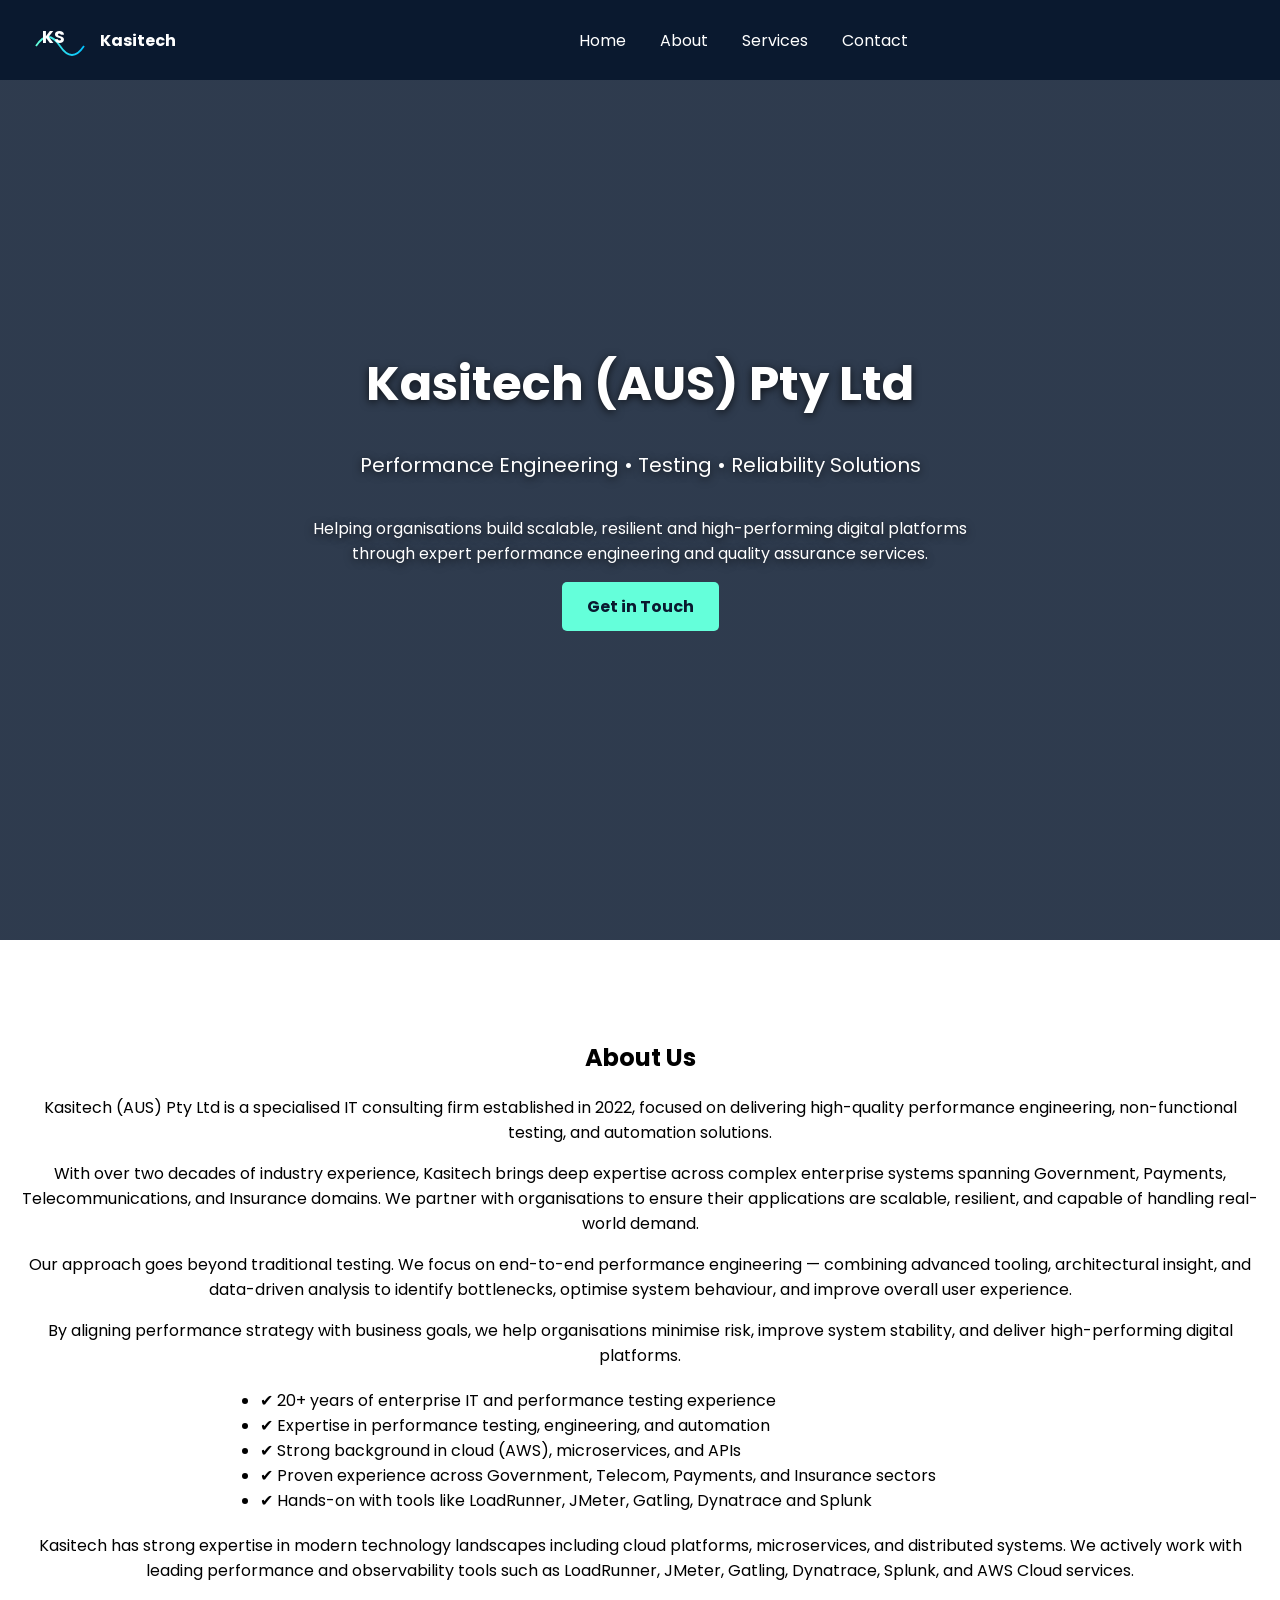
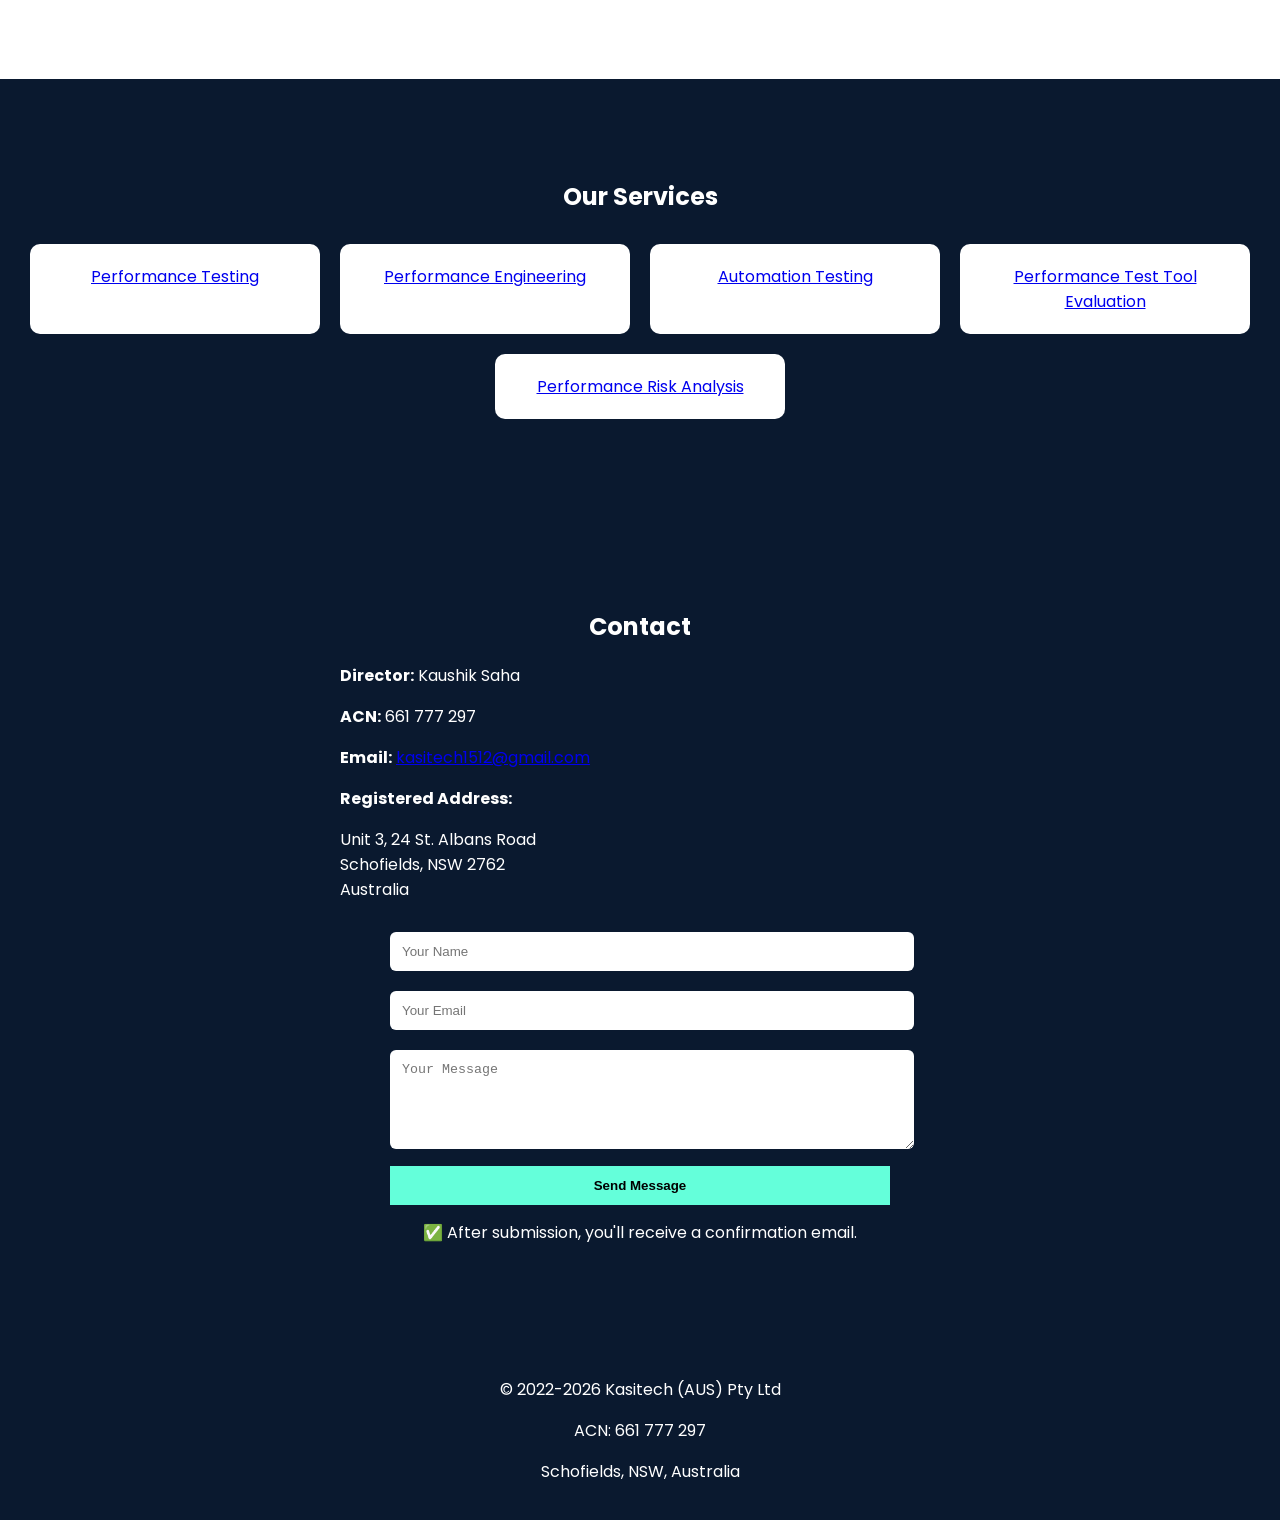
==== index.html @ 90d2d014 "Add files via upload" ====
<!DOCTYPE html>
<html lang="en">
<head>
<meta charset="UTF-8">
<meta name="viewport" content="width=device-width, initial-scale=1.0">
<title>Kasitech (AUS) Pty Ltd | Performance Engineering & Testing Services</title>

<meta name="description" content="Kasitech (AUS) Pty Ltd provides Performance Testing, Performance Engineering, Automation Testing, Performance Risk Analysis and Tool Evaluation services across Australia.">

<meta name="keywords" content="Performance Testing, Performance Engineering, Automation Testing, LoadRunner, JMeter, Dynatrace, Performance Consultant Australia">

<meta name="author" content="Kasitech (AUS) Pty Ltd">
<meta name="robots" content="index, follow">


<link href="https://fonts.googleapis.com/css2?family=Poppins:wght@300;400;600&display=swap" rel="stylesheet">
<link rel="icon" type="image/png" href="favicon.png">

<style>
body {
    margin: 0;
    font-family: 'Poppins', sans-serif;
}

/* NAVBAR */
nav {
    position: fixed;
    width: 100%;
    background: #0a192f;
    padding: 10px 30px;
    display: flex;
    align-items: center;
    z-index: 1000;
}

.logo {
    display: flex;
    align-items: center;
    color: white;
    font-weight: bold;
}

.nav-links {
    margin: auto;
}

nav a {
    color: white;
    margin: 0 15px;
    text-decoration: none;
}

nav a:hover {
    color: #64ffda;
}

/* HERO */
.hero {
    height: 100vh;
    background: 
        linear-gradient(rgba(10,25,47,0.85), rgba(10,25,47,0.85)),
        url('https://images.unsplash.com/photo-1504384308090-c894fdcc538d');

    background-size: cover;
    background-position: center;
    background-repeat: no-repeat;

    color: white;
    display: flex;
    flex-direction: column;
    justify-content: center;
    align-items: center;
    text-align: center;

    padding: 20px;
}

.hero h1, .hero p {
    text-shadow: 0 2px 8px rgba(0,0,0,0.7);
}


/* SECTIONS */
section {
    padding: 80px 20px;
    text-align: center;
}

/* CARDS */
.grid {
    display: flex;
    flex-wrap: wrap;
    justify-content: center;
}

.card {
    background: white;
    padding: 20px;
    margin: 10px;
    width: 250px;
    border-radius: 10px;
    cursor: pointer;
    transition: 0.3s;
}

.card:hover {
    transform: scale(1.05);
}

.dark {
    background: #0a192f;
    color: white;
}

/* CONTACT FORM */
form {
    max-width: 500px;
    margin: 20px auto 0;
}

input, textarea {
    width: 100%;
    padding: 12px;
    margin: 10px 0;
    border-radius: 6px;
    border: none;
}

button {
    background: #64ffda;
    border: none;
    padding: 12px;
    width: 100%;
    font-weight: bold;
    cursor: pointer;
}

button:hover {
    background: #52e0c4;
}
</style>
</head>

<body>

<!-- NAV -->
<nav>

<div class="logo">
<svg width="60" height="60" viewBox="0 0 100 100">
<defs>
<linearGradient id="grad1" x1="0%" y1="0%" x2="100%">
<stop offset="0%" stop-color="#64ffda"/>
<stop offset="100%" stop-color="#00c2ff"/>
</linearGradient>
</defs>

<path d="M10 60 Q30 30, 50 60 T90 60"
stroke="url(#grad1)"
stroke-width="3"
fill="none"/>

<text x="20" y="55" font-size="28" fill="white" font-weight="bold">KS</text>
</svg>

<span style="margin-left:10px;">Kasitech</span>
</div>

<div class="nav-links">
<a href="#home">Home</a>
<a href="#about">About</a>
<a href="#services">Services</a>
<a href="#contact">Contact</a>
</div>

</nav>

<!-- HERO -->
<section class="hero" id="home">
<h1 style="font-size:48px; margin-bottom:10px;">
  Kasitech (AUS) Pty Ltd
</h1>

<p style="font-size:20px; margin-bottom:20px;">
  Performance Engineering • Testing • Reliability Solutions
</p>

<p style="max-width:700px;">
Helping organisations build scalable, resilient and high-performing digital platforms through expert performance engineering and quality assurance services.
</p>

<a href="#contact" style="
  background:#64ffda;
  color:#0a192f;
  padding:12px 25px;
  text-decoration:none;
  font-weight:bold;
  border-radius:5px;
">
  Get in Touch
</a>
</section>

<!-- ABOUT -->
<section id="about">
<div class="container">

<h2>About Us</h2>

<p>
Kasitech (AUS) Pty Ltd is a specialised IT consulting firm established in 2022, focused on delivering 
high-quality performance engineering, non-functional testing, and automation solutions.
</p>

<p>
With over two decades of industry experience, Kasitech brings deep expertise across complex enterprise 
systems spanning Government, Payments, Telecommunications, and Insurance domains. 
We partner with organisations to ensure their applications are scalable, resilient, and capable of 
handling real-world demand.
</p>

<p>
Our approach goes beyond traditional testing. We focus on end-to-end performance engineering — combining 
advanced tooling, architectural insight, and data-driven analysis to identify bottlenecks, optimise system 
behaviour, and improve overall user experience.
</p>

<p>
By aligning performance strategy with business goals, we help organisations minimise risk, improve system 
stability, and deliver high-performing digital platforms.
</p>

<ul style="max-width:800px; margin:20px auto; text-align:left;">
<li>✔ 20+ years of enterprise IT and performance testing experience</li>
<li>✔ Expertise in performance testing, engineering, and automation</li>
<li>✔ Strong background in cloud (AWS), microservices, and APIs</li>
<li>✔ Proven experience across Government, Telecom, Payments, and Insurance sectors</li>
<li>✔ Hands-on with tools like LoadRunner, JMeter, Gatling, Dynatrace and Splunk</li>
</ul>

<p>
Kasitech has strong expertise in modern technology landscapes including cloud platforms, microservices, 
and distributed systems. We actively work with leading performance and observability tools such as 
LoadRunner, JMeter, Gatling, Dynatrace, Splunk, and AWS Cloud services.
</p>

</div>
</section>

<!-- SERVICES -->
<section id="services" class="dark">
<h2>Our Services</h2>

<div class="grid">
<a href="performance-testing.html" class="card">Performance Testing</a>
<a href="performance-engineering.html" class="card">Performance Engineering</a>
<a href="automation-testing.html" class="card">Automation Testing</a>
<a href="tool-evaluation.html" class="card">Performance Test Tool Evaluation</a>
<a href="risk-analysis.html" class="card">Performance Risk Analysis</a>
</div>
</section>

<!-- ✅ FINAL CONTACT SECTION (FORM + REAL EMAIL) -->
<section id="contact" class="dark">
<h2>Contact</h2>

<div style="max-width:600px; margin:auto; text-align:left;">
  <p><strong>Director:</strong> Kaushik Saha</p>
  <p><strong>ACN:</strong> 661 777 297</p>
  <p>
    <strong>Email:</strong>
    <a href="mailto:kasitech1512@gmail.com">
        kasitech1512@gmail.com
    </a>
</p>

  <p><strong>Registered Address:</strong></p>
  <p>
    Unit 3, 24 St. Albans Road<br>
    Schofields, NSW 2762<br>
    Australia
  </p>
</div>

<form action="https://formspree.io/f/mqenweey" method="POST">

<input type="text" name="name" placeholder="Your Name" required>

<input type="email" name="email" placeholder="Your Email" required>

<textarea name="message" rows="5" placeholder="Your Message" required></textarea>

<button type="submit">Send Message</button>

</form>

<p style="margin-top:15px;">
✅ After submission, you'll receive a confirmation email.
</p>

</section>

<footer style="background:#0a192f; color:white; text-align:center; padding:20px;">
  <p>© 2022-2026 Kasitech (AUS) Pty Ltd</p>
  <p>ACN: 661 777 297</p>
  <p>Schofields, NSW, Australia</p>
</footer>

</body>
</html>
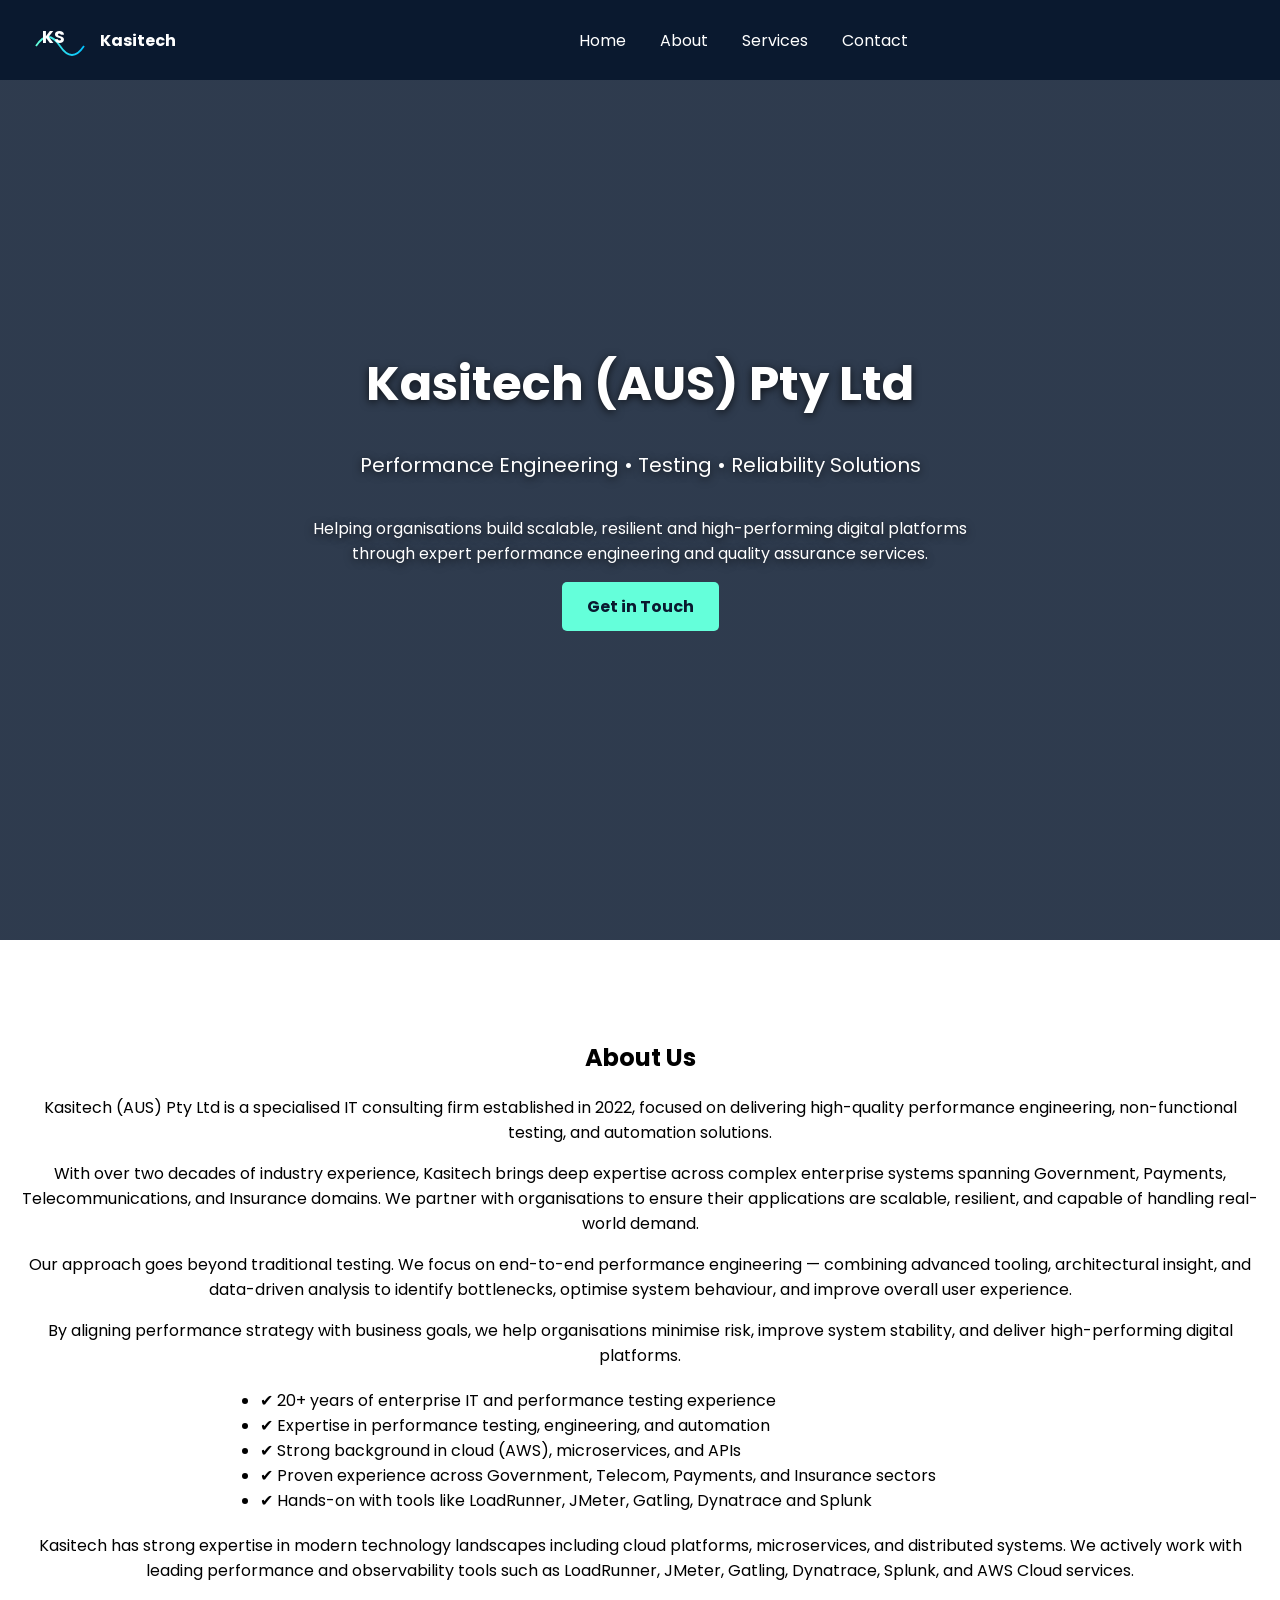
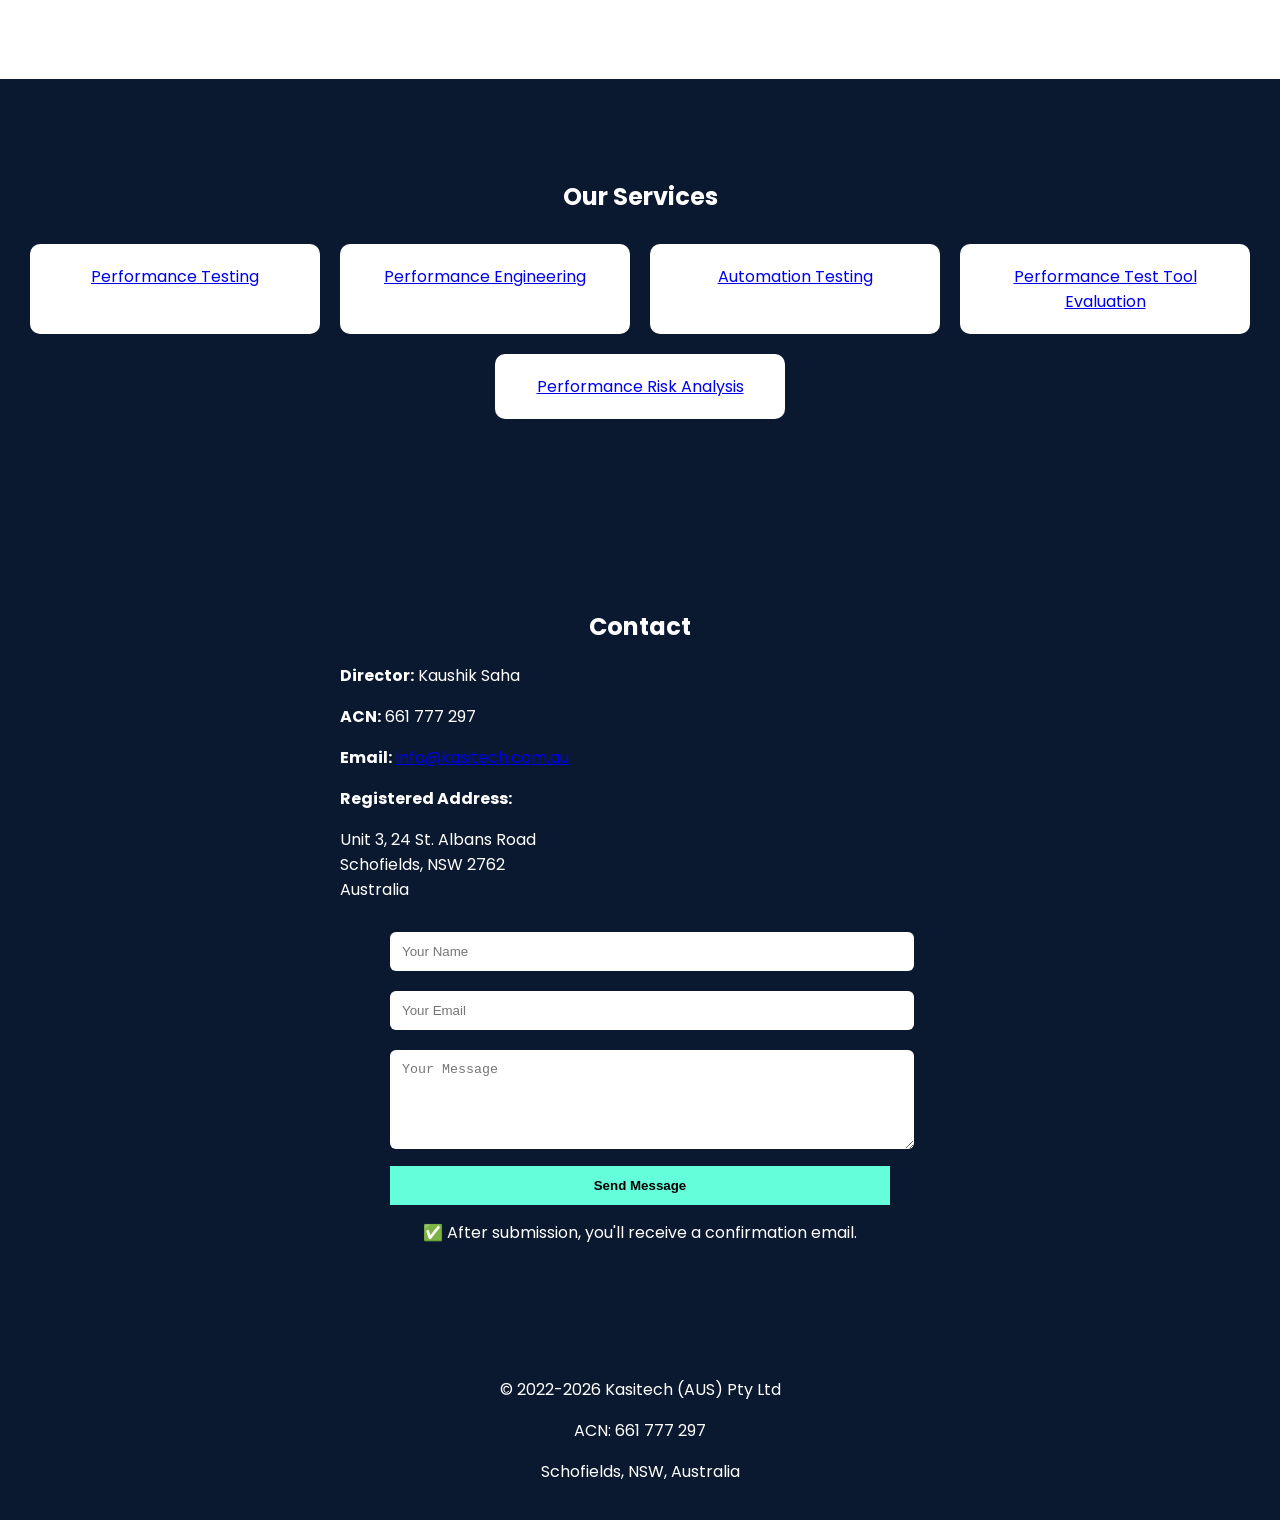
==== commit 38ffef06: "Fix HTML encoding issues in index.html" ====
--- a/index.html
+++ b/index.html
@@ -11,7 +11,7 @@
 
 <meta name="author" content="Kasitech (AUS) Pty Ltd">
 <meta name="robots" content="index, follow">
-
+<meta name="google-site-verification" content="IrSz3HTUdQRDpFmCuZ21GYhuRP7QJWWPXcgX1NCG7lA" />
 
 <link href="https://fonts.googleapis.com/css2?family=Poppins:wght@300;400;600&display=swap" rel="stylesheet">
 <link rel="icon" type="image/png" href="favicon.png">
@@ -269,8 +269,8 @@
   <p><strong>ACN:</strong> 661 777 297</p>
   <p>
     <strong>Email:</strong>
-    <a href="mailto:kasitech1512@gmail.com">
-        kasitech1512@gmail.com
+    <a href="mailto:info@kasitech.com.au">
+        info@kasitech.com.au
     </a>
 </p>
 
@@ -307,4 +307,4 @@
 </footer>
 
 </body>
-</html>+</html>
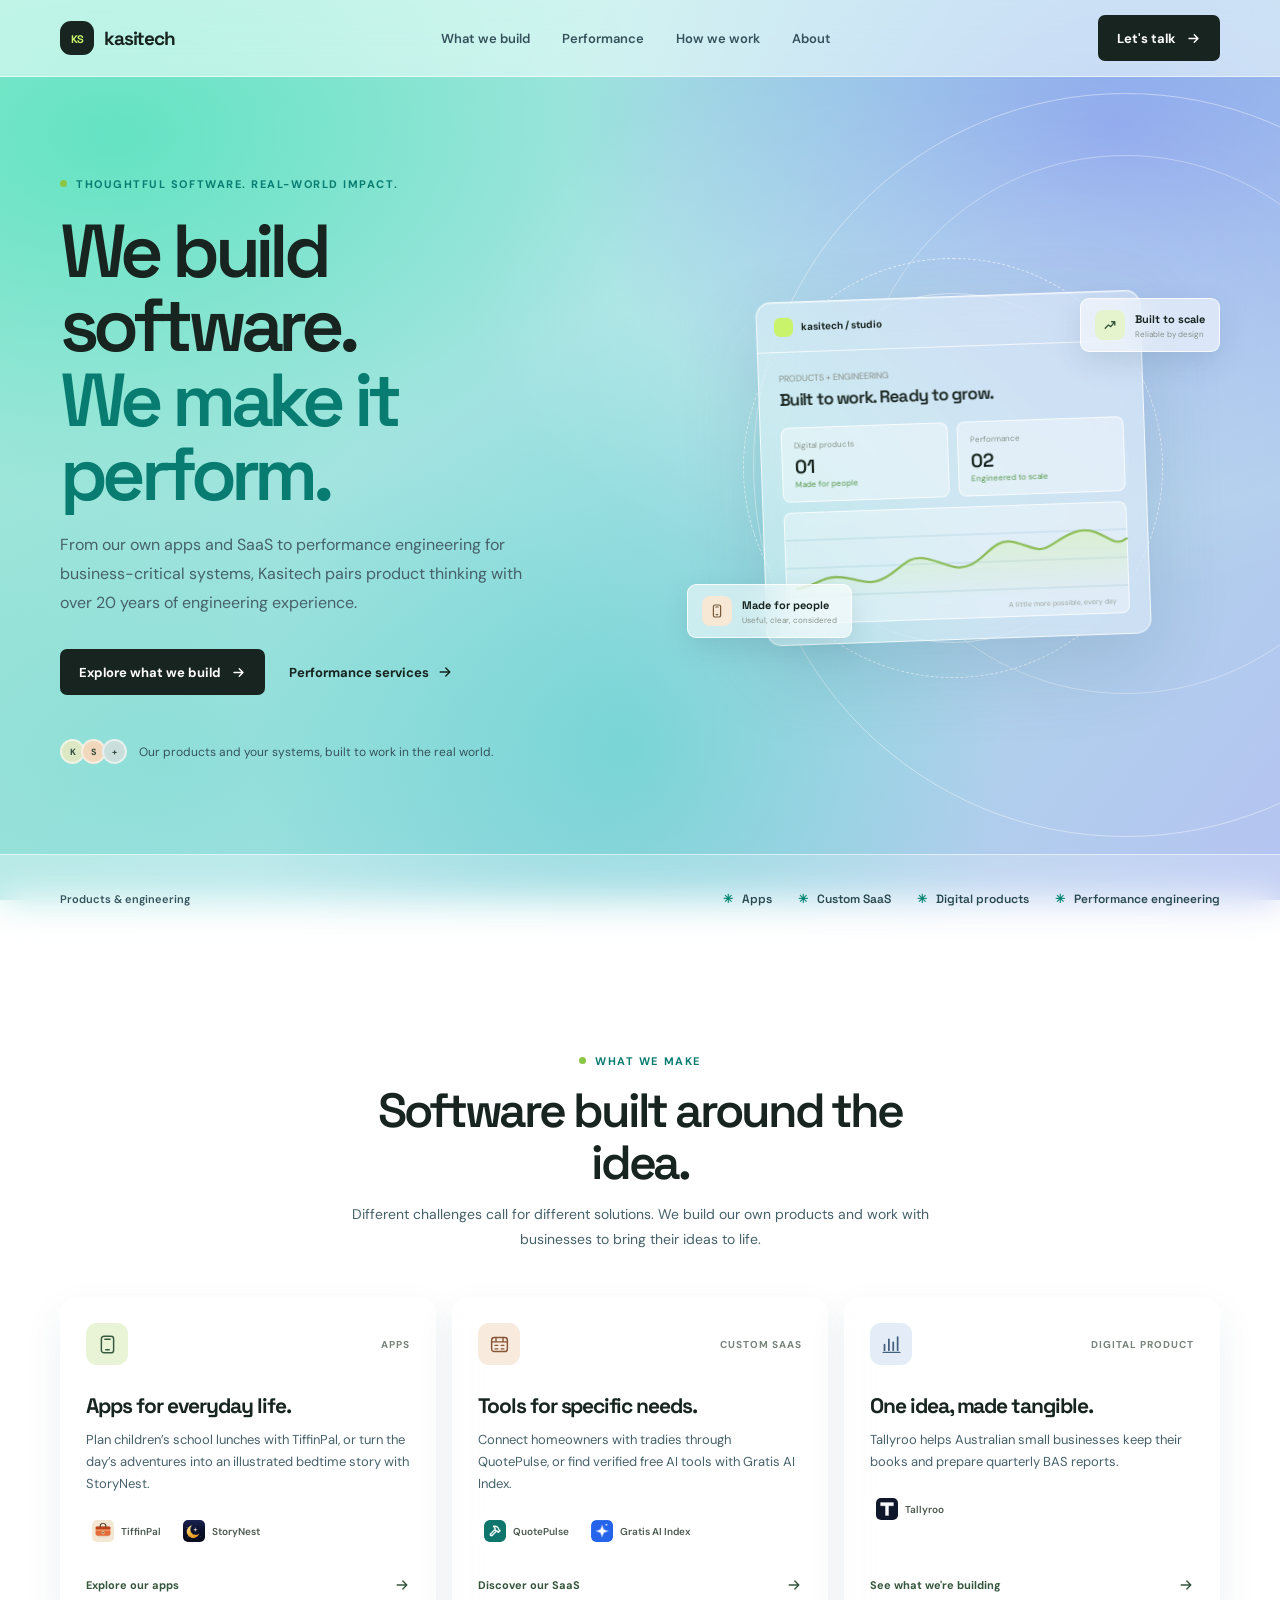
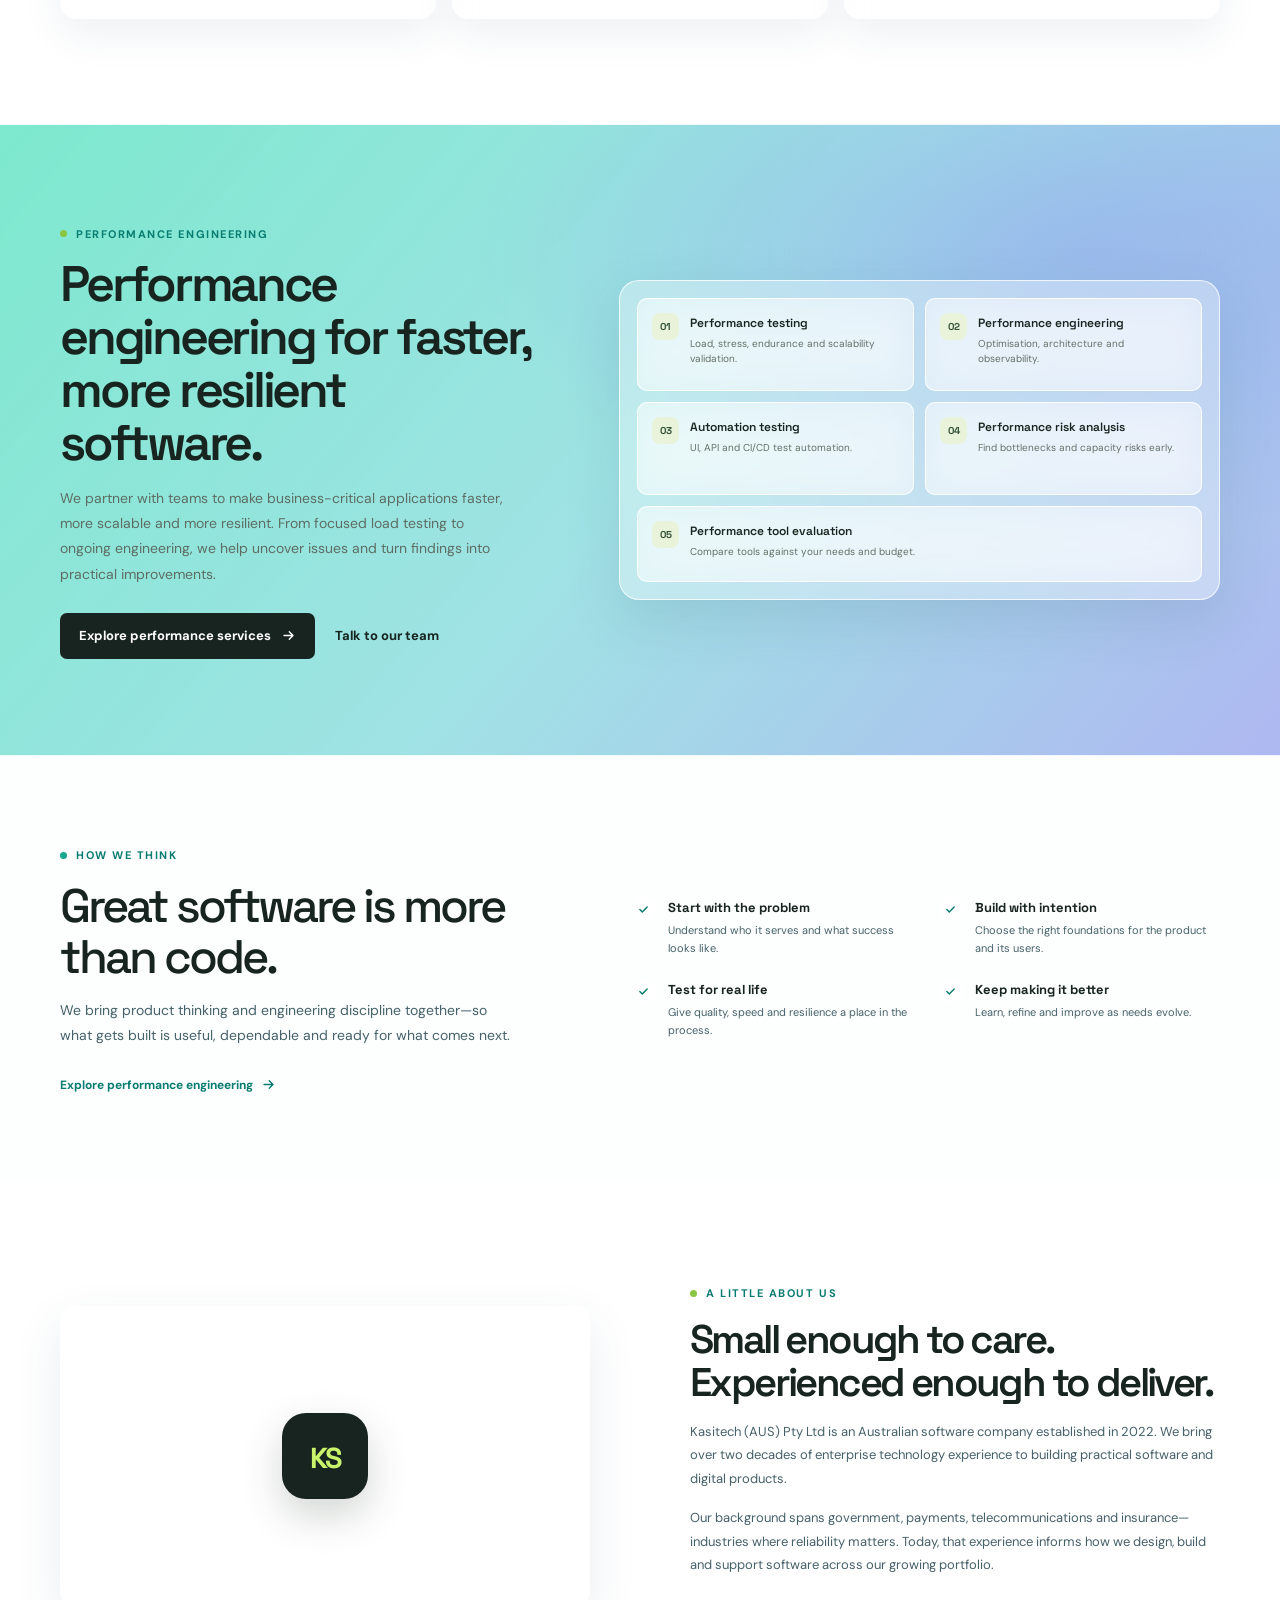
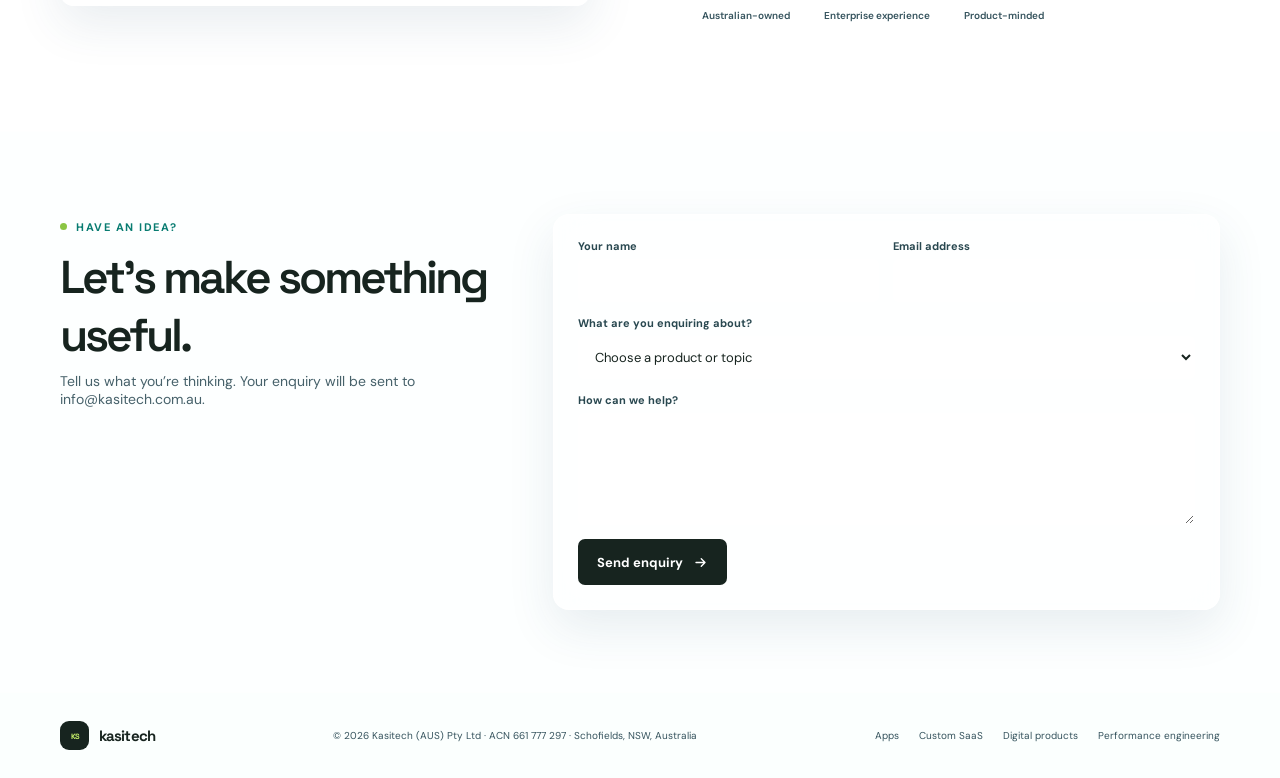
==== commit 49cd6cae: "Redesign Kasitech website Co-authored-by: Copilot <223556219+Copilot@users.noreply.github.com>" ====
--- a/index.html
+++ b/index.html
@@ -1,310 +1,915 @@
-<!DOCTYPE html>
-<html lang="en">
-<head>
-<meta charset="UTF-8">
-<meta name="viewport" content="width=device-width, initial-scale=1.0">
-<title>Kasitech (AUS) Pty Ltd | Performance Engineering & Testing Services</title>
-
-<meta name="description" content="Kasitech (AUS) Pty Ltd provides Performance Testing, Performance Engineering, Automation Testing, Performance Risk Analysis and Tool Evaluation services across Australia.">
-
-<meta name="keywords" content="Performance Testing, Performance Engineering, Automation Testing, LoadRunner, JMeter, Dynatrace, Performance Consultant Australia">
-
-<meta name="author" content="Kasitech (AUS) Pty Ltd">
-<meta name="robots" content="index, follow">
-<meta name="google-site-verification" content="IrSz3HTUdQRDpFmCuZ21GYhuRP7QJWWPXcgX1NCG7lA" />
-
-<link href="https://fonts.googleapis.com/css2?family=Poppins:wght@300;400;600&display=swap" rel="stylesheet">
-<link rel="icon" type="image/png" href="favicon.png">
-
-<style>
-body {
-    margin: 0;
-    font-family: 'Poppins', sans-serif;
-}
-
-/* NAVBAR */
-nav {
-    position: fixed;
-    width: 100%;
-    background: #0a192f;
-    padding: 10px 30px;
-    display: flex;
-    align-items: center;
-    z-index: 1000;
-}
-
-.logo {
-    display: flex;
-    align-items: center;
-    color: white;
-    font-weight: bold;
-}
-
-.nav-links {
-    margin: auto;
-}
-
-nav a {
-    color: white;
-    margin: 0 15px;
-    text-decoration: none;
-}
-
-nav a:hover {
-    color: #64ffda;
-}
-
-/* HERO */
-.hero {
-    height: 100vh;
-    background: 
-        linear-gradient(rgba(10,25,47,0.85), rgba(10,25,47,0.85)),
-        url('https://images.unsplash.com/photo-1504384308090-c894fdcc538d');
-
-    background-size: cover;
-    background-position: center;
-    background-repeat: no-repeat;
-
-    color: white;
-    display: flex;
-    flex-direction: column;
-    justify-content: center;
-    align-items: center;
-    text-align: center;
-
-    padding: 20px;
-}
-
-.hero h1, .hero p {
-    text-shadow: 0 2px 8px rgba(0,0,0,0.7);
-}
-
-
-/* SECTIONS */
-section {
-    padding: 80px 20px;
-    text-align: center;
-}
-
-/* CARDS */
-.grid {
-    display: flex;
-    flex-wrap: wrap;
-    justify-content: center;
-}
-
-.card {
-    background: white;
-    padding: 20px;
-    margin: 10px;
-    width: 250px;
-    border-radius: 10px;
-    cursor: pointer;
-    transition: 0.3s;
-}
-
-.card:hover {
-    transform: scale(1.05);
-}
-
-.dark {
-    background: #0a192f;
-    color: white;
-}
-
-/* CONTACT FORM */
-form {
-    max-width: 500px;
-    margin: 20px auto 0;
-}
-
-input, textarea {
-    width: 100%;
-    padding: 12px;
-    margin: 10px 0;
-    border-radius: 6px;
-    border: none;
-}
-
-button {
-    background: #64ffda;
-    border: none;
-    padding: 12px;
-    width: 100%;
-    font-weight: bold;
-    cursor: pointer;
-}
-
-button:hover {
-    background: #52e0c4;
-}
-</style>
-</head>
-
-<body>
-
-<!-- NAV -->
-<nav>
-
-<div class="logo">
-<svg width="60" height="60" viewBox="0 0 100 100">
-<defs>
-<linearGradient id="grad1" x1="0%" y1="0%" x2="100%">
-<stop offset="0%" stop-color="#64ffda"/>
-<stop offset="100%" stop-color="#00c2ff"/>
-</linearGradient>
-</defs>
-
-<path d="M10 60 Q30 30, 50 60 T90 60"
-stroke="url(#grad1)"
-stroke-width="3"
-fill="none"/>
-
-<text x="20" y="55" font-size="28" fill="white" font-weight="bold">KS</text>
-</svg>
-
-<span style="margin-left:10px;">Kasitech</span>
-</div>
-
-<div class="nav-links">
-<a href="#home">Home</a>
-<a href="#about">About</a>
-<a href="#services">Services</a>
-<a href="#contact">Contact</a>
-</div>
-
-</nav>
-
-<!-- HERO -->
-<section class="hero" id="home">
-<h1 style="font-size:48px; margin-bottom:10px;">
-  Kasitech (AUS) Pty Ltd
-</h1>
-
-<p style="font-size:20px; margin-bottom:20px;">
-  Performance Engineering • Testing • Reliability Solutions
-</p>
-
-<p style="max-width:700px;">
-Helping organisations build scalable, resilient and high-performing digital platforms through expert performance engineering and quality assurance services.
-</p>
-
-<a href="#contact" style="
-  background:#64ffda;
-  color:#0a192f;
-  padding:12px 25px;
-  text-decoration:none;
-  font-weight:bold;
-  border-radius:5px;
-">
-  Get in Touch
-</a>
-</section>
-
-<!-- ABOUT -->
-<section id="about">
-<div class="container">
-
-<h2>About Us</h2>
-
-<p>
-Kasitech (AUS) Pty Ltd is a specialised IT consulting firm established in 2022, focused on delivering 
-high-quality performance engineering, non-functional testing, and automation solutions.
-</p>
-
-<p>
-With over two decades of industry experience, Kasitech brings deep expertise across complex enterprise 
-systems spanning Government, Payments, Telecommunications, and Insurance domains. 
-We partner with organisations to ensure their applications are scalable, resilient, and capable of 
-handling real-world demand.
-</p>
-
-<p>
-Our approach goes beyond traditional testing. We focus on end-to-end performance engineering — combining 
-advanced tooling, architectural insight, and data-driven analysis to identify bottlenecks, optimise system 
-behaviour, and improve overall user experience.
-</p>
-
-<p>
-By aligning performance strategy with business goals, we help organisations minimise risk, improve system 
-stability, and deliver high-performing digital platforms.
-</p>
-
-<ul style="max-width:800px; margin:20px auto; text-align:left;">
-<li>✔ 20+ years of enterprise IT and performance testing experience</li>
-<li>✔ Expertise in performance testing, engineering, and automation</li>
-<li>✔ Strong background in cloud (AWS), microservices, and APIs</li>
-<li>✔ Proven experience across Government, Telecom, Payments, and Insurance sectors</li>
-<li>✔ Hands-on with tools like LoadRunner, JMeter, Gatling, Dynatrace and Splunk</li>
-</ul>
-
-<p>
-Kasitech has strong expertise in modern technology landscapes including cloud platforms, microservices, 
-and distributed systems. We actively work with leading performance and observability tools such as 
-LoadRunner, JMeter, Gatling, Dynatrace, Splunk, and AWS Cloud services.
-</p>
-
-</div>
-</section>
-
-<!-- SERVICES -->
-<section id="services" class="dark">
-<h2>Our Services</h2>
-
-<div class="grid">
-<a href="performance-testing.html" class="card">Performance Testing</a>
-<a href="performance-engineering.html" class="card">Performance Engineering</a>
-<a href="automation-testing.html" class="card">Automation Testing</a>
-<a href="tool-evaluation.html" class="card">Performance Test Tool Evaluation</a>
-<a href="risk-analysis.html" class="card">Performance Risk Analysis</a>
-</div>
-</section>
-
-<!-- ✅ FINAL CONTACT SECTION (FORM + REAL EMAIL) -->
-<section id="contact" class="dark">
-<h2>Contact</h2>
-
-<div style="max-width:600px; margin:auto; text-align:left;">
-  <p><strong>Director:</strong> Kaushik Saha</p>
-  <p><strong>ACN:</strong> 661 777 297</p>
-  <p>
-    <strong>Email:</strong>
-    <a href="mailto:info@kasitech.com.au">
-        info@kasitech.com.au
-    </a>
-</p>
-
-  <p><strong>Registered Address:</strong></p>
-  <p>
-    Unit 3, 24 St. Albans Road<br>
-    Schofields, NSW 2762<br>
-    Australia
-  </p>
-</div>
-
-<form action="https://formspree.io/f/mqenweey" method="POST">
-
-<input type="text" name="name" placeholder="Your Name" required>
-
-<input type="email" name="email" placeholder="Your Email" required>
-
-<textarea name="message" rows="5" placeholder="Your Message" required></textarea>
-
-<button type="submit">Send Message</button>
-
-</form>
-
-<p style="margin-top:15px;">
-✅ After submission, you'll receive a confirmation email.
-</p>
-
-</section>
-
-<footer style="background:#0a192f; color:white; text-align:center; padding:20px;">
-  <p>© 2022-2026 Kasitech (AUS) Pty Ltd</p>
-  <p>ACN: 661 777 297</p>
-  <p>Schofields, NSW, Australia</p>
-</footer>
-
-</body>
-</html>
+<!DOCTYPE html>
+<html lang="en">
+<head>
+<meta charset="UTF-8">
+<meta name="viewport" content="width=device-width, initial-scale=1.0">
+<title>Kasitech | Software for ideas that move things forward</title>
+<meta name="description" content="Kasitech is an Australian software company building apps, custom SaaS, digital products and reliable software for businesses.">
+<meta name="keywords" content="software company Australia, app development, SaaS development, digital products, performance engineering">
+<meta name="author" content="Kasitech (AUS) Pty Ltd">
+<meta name="robots" content="index, follow">
+<meta name="google-site-verification" content="IrSz3HTUdQRDpFmCuZ21GYhuRP7QJWWPXcgX1NCG7lA">
+<meta name="theme-color" content="#9be8d4">
+<link rel="icon" type="image/png" href="favicon.png">
+<link rel="preconnect" href="https://fonts.googleapis.com">
+<link rel="preconnect" href="https://fonts.gstatic.com" crossorigin>
+<link href="https://fonts.googleapis.com/css2?family=DM+Sans:wght@400;500;600;700&family=Space+Grotesk:wght@400;500;600;700&display=swap" rel="stylesheet">
+<style>
+:root {
+    --ink: #17241f;
+    --muted: #46616a;
+    --paper: #9be8d4;
+    --white: #fff;
+    --green: #c9f36a;
+    --green-dark: #087c71;
+    --line: rgba(255, 255, 255, .66);
+    --display: "Space Grotesk", sans-serif;
+    --body: "DM Sans", sans-serif;
+}
+
+* { box-sizing: border-box; }
+html { scroll-behavior: smooth; scroll-padding-top: 90px; }
+body {
+    margin: 0;
+    color: var(--ink);
+    background:
+        radial-gradient(ellipse at 9% 15%, rgba(84, 226, 189, .78), transparent 34%),
+        radial-gradient(ellipse at 87% 14%, rgba(126, 145, 238, .72), transparent 35%),
+        radial-gradient(ellipse at 49% 83%, rgba(94, 210, 204, .62), transparent 41%),
+        linear-gradient(128deg, #9be8d4 0%, #a9e3e5 47%, #b5c3f1 100%);
+    background-attachment: fixed;
+    font-family: var(--body);
+    -webkit-font-smoothing: antialiased;
+}
+a { color: inherit; }
+.shell { width: min(1160px, calc(100% - 48px)); margin: 0 auto; }
+.eyebrow {
+    display: inline-flex;
+    align-items: center;
+    gap: 9px;
+    color: var(--green-dark);
+    font-size: 11px;
+    font-weight: 700;
+    letter-spacing: .14em;
+    text-transform: uppercase;
+}
+.eyebrow::before {
+    width: 7px;
+    height: 7px;
+    border-radius: 50%;
+    background: #8bc544;
+    content: "";
+}
+
+header {
+    position: sticky;
+    top: 0;
+    z-index: 20;
+    border-bottom: 1px solid rgba(255, 255, 255, .58);
+    background: rgba(245, 255, 253, .57);
+    backdrop-filter: blur(20px);
+    -webkit-backdrop-filter: blur(20px);
+}
+.nav {
+    min-height: 76px;
+    display: flex;
+    align-items: center;
+    justify-content: space-between;
+    gap: 28px;
+}
+.brand {
+    display: inline-flex;
+    align-items: center;
+    gap: 10px;
+    color: var(--ink);
+    font-family: var(--display);
+    font-size: 19px;
+    font-weight: 700;
+    letter-spacing: -.06em;
+    text-decoration: none;
+}
+.brand-mark {
+    display: grid;
+    width: 34px;
+    height: 34px;
+    place-items: center;
+    border-radius: 11px;
+    color: var(--green);
+    background: var(--ink);
+}
+.brand-mark svg { width: 26px; height: 26px; }
+.nav-links { display: flex; align-items: center; gap: 32px; }
+.nav-links a {
+    color: #35525c;
+    font-size: 13px;
+    font-weight: 600;
+    text-decoration: none;
+    transition: color .2s ease;
+}
+.nav-links a:hover { color: var(--ink); }
+.nav-links a:focus-visible, .proof-items a:focus-visible, .performance-capability:focus-visible {
+    outline: 2px solid #6f964c;
+    outline-offset: 4px;
+}
+.nav-cta, .button {
+    display: inline-flex;
+    min-height: 46px;
+    align-items: center;
+    justify-content: center;
+    gap: 10px;
+    padding: 0 19px;
+    border: 0;
+    border-radius: 7px;
+    color: var(--white);
+    background: var(--ink);
+    font-family: var(--body);
+    font-size: 13px;
+    font-weight: 700;
+    text-decoration: none;
+    transition: transform .2s ease, background .2s ease;
+}
+.nav-cta:hover, .button:hover { transform: translateY(-2px); background: #2b4237; }
+.button svg, .nav-cta svg { width: 15px; height: 15px; }
+
+.hero {
+    position: relative;
+    overflow: hidden;
+    padding: 94px 0 90px;
+    background:
+        radial-gradient(ellipse at 79% 31%, rgba(255, 255, 255, .24), transparent 38%),
+        radial-gradient(ellipse at 13% 88%, rgba(33, 196, 171, .18), transparent 35%);
+}
+.hero::before {
+    position: absolute;
+    top: 2%;
+    right: -17%;
+    width: 58vw;
+    height: 58vw;
+    border: 1px solid rgba(255, 255, 255, .42);
+    border-radius: 50%;
+    content: "";
+    pointer-events: none;
+}
+.hero::after {
+    position: absolute;
+    top: 10%;
+    right: -9%;
+    width: 42vw;
+    height: 42vw;
+    border: 1px solid rgba(255, 255, 255, .34);
+    border-radius: 50%;
+    content: "";
+    pointer-events: none;
+}
+.hero-grid {
+    position: relative;
+    z-index: 1;
+    display: grid;
+    grid-template-columns: 1fr .95fr;
+    align-items: center;
+    gap: 65px;
+}
+.hero-copy { max-width: 550px; }
+.hero h1 {
+    margin: 22px 0 20px;
+    font-family: var(--display);
+    font-size: clamp(48px, 6vw, 75px);
+    font-weight: 600;
+    letter-spacing: -.075em;
+    line-height: .99;
+}
+.hero h1 span { color: #087c71; }
+.hero-copy > p {
+    max-width: 470px;
+    margin: 0;
+    color: var(--muted);
+    font-size: 16px;
+    line-height: 1.8;
+}
+.hero-actions { display: flex; flex-wrap: wrap; align-items: center; gap: 24px; margin-top: 32px; }
+.text-link {
+    display: inline-flex;
+    align-items: center;
+    gap: 8px;
+    color: var(--ink);
+    font-size: 13px;
+    font-weight: 700;
+    text-decoration: none;
+}
+.text-link svg { width: 16px; height: 16px; transition: transform .2s ease; }
+.text-link:hover svg { transform: translateX(4px); }
+.hero-note {
+    display: flex;
+    align-items: center;
+    gap: 12px;
+    margin-top: 44px;
+    color: #35535d;
+    font-size: 12px;
+}
+.avatar-stack { display: flex; padding-left: 4px; }
+.avatar-stack span {
+    display: grid;
+    width: 25px;
+    height: 25px;
+    margin-left: -4px;
+    place-items: center;
+    border: 2px solid rgba(255, 255, 255, .55);
+    border-radius: 50%;
+    color: #31483b;
+    background: #dce8c4;
+    font-size: 9px;
+    font-weight: 700;
+}
+.avatar-stack span:nth-child(2) { background: #f1d8bd; }
+.avatar-stack span:nth-child(3) { background: #cadfdc; }
+
+.hero-art {
+    position: relative;
+    min-height: 445px;
+    display: grid;
+    place-items: center;
+}
+.art-orbit {
+    position: absolute;
+    width: 420px;
+    height: 420px;
+    border: 1px dashed rgba(255, 255, 255, .62);
+    border-radius: 50%;
+}
+.art-orbit::before, .art-orbit::after {
+    position: absolute;
+    border: 1px solid rgba(255, 255, 255, .5);
+    border-radius: 50%;
+    content: "";
+}
+.art-orbit::before { inset: 34px; }
+.art-orbit::after { inset: 73px; }
+.dashboard {
+    position: relative;
+    z-index: 1;
+    width: min(385px, 90%);
+    overflow: hidden;
+    border: 1px solid rgba(255, 255, 255, .76);
+    border-radius: 15px;
+    background: rgba(255, 255, 255, .34);
+    box-shadow: 0 28px 80px rgba(38, 74, 103, .16), inset 0 1px 0 rgba(255, 255, 255, .4);
+    backdrop-filter: blur(24px);
+    -webkit-backdrop-filter: blur(24px);
+    transform: rotate(-2deg);
+}
+.dashboard-top {
+    display: flex;
+    height: 50px;
+    align-items: center;
+    justify-content: space-between;
+    padding: 0 17px;
+    border-bottom: 1px solid rgba(255, 255, 255, .72);
+}
+.dash-brand { display: flex; align-items: center; gap: 8px; font-size: 10px; font-weight: 700; }
+.dash-symbol { width: 19px; height: 19px; border-radius: 6px; background: var(--green); }
+.dash-dots { display: flex; gap: 4px; }
+.dash-dots span { width: 5px; height: 5px; border-radius: 50%; background: #d7ddd4; }
+.dashboard-body { padding: 20px; }
+.dash-greeting { color: #869088; font-size: 9px; }
+.dash-title { margin-top: 4px; font-family: var(--display); font-size: 17px; font-weight: 600; letter-spacing: -.04em; }
+.dash-stats { display: grid; grid-template-columns: repeat(2, 1fr); gap: 9px; margin-top: 17px; }
+.stat {
+    padding: 12px;
+    border: 1px solid rgba(255, 255, 255, .74);
+    border-radius: 8px;
+    background: rgba(255, 255, 255, .38);
+}
+.stat-label { color: #879189; font-size: 8px; }
+.stat-value { margin-top: 4px; font-family: var(--display); font-size: 19px; font-weight: 600; }
+.stat-change { color: #529446; font-size: 8px; }
+.chart {
+    position: relative;
+    height: 112px;
+    margin-top: 10px;
+    padding: 10px 10px 20px;
+    border: 1px solid rgba(255, 255, 255, .74);
+    border-radius: 8px;
+    background: repeating-linear-gradient(to bottom, rgba(255,255,255,.36) 0, rgba(255,255,255,.36) 26px, rgba(48,85,91,.08) 27px, rgba(255,255,255,.36) 28px);
+}
+.chart svg { width: 100%; height: 100%; overflow: visible; }
+.dash-label { position: absolute; right: 12px; bottom: 7px; color: #9aa39c; font-size: 7px; }
+.floating-card {
+    position: absolute;
+    z-index: 2;
+    display: flex;
+    align-items: center;
+    gap: 10px;
+    padding: 11px 14px;
+    border: 1px solid rgba(255, 255, 255, .8);
+    border-radius: 9px;
+    background: rgba(255, 255, 255, .56);
+    box-shadow: 0 10px 28px rgba(38, 74, 103, .13);
+    backdrop-filter: blur(16px);
+    -webkit-backdrop-filter: blur(16px);
+}
+.floating-card strong { display: block; font-family: var(--display); font-size: 11px; }
+.floating-card small { display: block; margin-top: 3px; color: #879189; font-size: 8px; }
+.float-icon { display: grid; width: 30px; height: 30px; place-items: center; border-radius: 8px; color: #35553c; background: #e6f4ce; }
+.float-icon svg { width: 16px; height: 16px; }
+.float-one { top: 53px; right: 0; }
+.float-two { bottom: 52px; left: 0; }
+.float-two .float-icon { color: #745a3a; background: #f6e8d5; }
+
+.proof {
+    border-top: 1px solid rgba(255, 255, 255, .55);
+    border-bottom: 1px solid rgba(255, 255, 255, .55);
+    background: rgba(255, 255, 255, .22);
+    backdrop-filter: blur(18px);
+    -webkit-backdrop-filter: blur(18px);
+}
+.proof-inner {
+    min-height: 87px;
+    display: flex;
+    align-items: center;
+    justify-content: space-between;
+    gap: 25px;
+}
+.proof-label { color: #35535d; font-size: 11px; font-weight: 600; }
+.proof-items { display: flex; flex-wrap: wrap; gap: 26px; font-family: var(--display); font-size: 12px; font-weight: 600; }
+.proof-items a { color: #284850; text-decoration: none; transition: color .2s ease; }
+.proof-items a::before { margin-right: 9px; color: #078673; content: "✳"; }
+.proof-items a:hover { color: #075f59; }
+
+section.content-section { padding: 105px 0; }
+.section-heading { max-width: 620px; margin: 0 auto 46px; text-align: center; }
+.section-heading h2 {
+    margin: 16px 0 13px;
+    font-family: var(--display);
+    font-size: clamp(34px, 4vw, 48px);
+    font-weight: 600;
+    letter-spacing: -.065em;
+    line-height: 1.08;
+}
+.section-heading p { margin: 0; color: var(--muted); font-size: 14px; line-height: 1.75; }
+.products-grid { display: grid; grid-template-columns: repeat(3, 1fr); gap: 16px; }
+.product-card {
+    position: relative;
+    min-height: 322px;
+    display: flex;
+    flex-direction: column;
+    overflow: hidden;
+    padding: 25px;
+    border: 1px solid rgba(255, 255, 255, .82);
+    border-radius: 16px;
+    background: rgba(255, 255, 255, .36);
+    backdrop-filter: blur(20px);
+    -webkit-backdrop-filter: blur(20px);
+    box-shadow: 0 16px 38px rgba(38, 74, 103, .08);
+    text-decoration: none;
+    transition: transform .25s ease, box-shadow .25s ease, border-color .25s ease;
+}
+.product-card:hover { transform: translateY(-5px); border-color: rgba(255, 255, 255, .98); background: rgba(255, 255, 255, .5); box-shadow: 0 20px 48px rgba(38, 74, 103, .16); }
+.product-top { display: flex; align-items: center; justify-content: space-between; }
+.product-icon { display: grid; width: 42px; height: 42px; place-items: center; border-radius: 11px; color: #385a3e; background: #e9f4d7; }
+.product-icon svg { width: 21px; height: 21px; }
+.product-card:nth-child(2) .product-icon { color: #875639; background: #f8eadc; }
+.product-card:nth-child(3) .product-icon { color: #425f81; background: #e4edf7; }
+.product-type { color: #77827a; font-size: 10px; font-weight: 700; letter-spacing: .1em; text-transform: uppercase; }
+.product-card h3 { margin: 27px 0 10px; font-family: var(--display); font-size: 21px; letter-spacing: -.05em; }
+.product-card > p { margin: 0; color: var(--muted); font-size: 13px; line-height: 1.7; }
+.product-names { display: flex; flex-wrap: wrap; gap: 7px; margin-top: 19px; }
+.product-names span {
+    display: inline-flex;
+    align-items: center;
+    gap: 7px;
+    padding: 5px 8px 5px 5px;
+    border: 1px solid rgba(255, 255, 255, .78);
+    border-radius: 5px;
+    color: #4c5a50;
+    background: rgba(255, 255, 255, .42);
+    font-size: 10px;
+    font-weight: 600;
+}
+.product-names img { width: 22px; height: 22px; border-radius: 5px; object-fit: cover; }
+.product-link { display: flex; align-items: center; justify-content: space-between; margin-top: auto; padding-top: 22px; color: #35553c; font-size: 11px; font-weight: 700; }
+.product-link svg { width: 16px; height: 16px; }
+
+.performance-section {
+    position: relative;
+    overflow: hidden;
+    padding: 96px 0;
+    border-top: 1px solid rgba(255, 255, 255, .85);
+    border-bottom: 1px solid rgba(255, 255, 255, .85);
+    background:
+        radial-gradient(ellipse at 85% 20%, rgba(141, 156, 239, .48), transparent 40%),
+        linear-gradient(130deg, rgba(75, 224, 187, .72) 0%, rgba(120, 214, 218, .7) 52%, rgba(140, 153, 235, .7) 100%);
+}
+.performance-grid { display: grid; grid-template-columns: .9fr 1.1fr; align-items: center; gap: 68px; }
+.performance-copy h2 {
+    margin: 16px 0;
+    font-family: var(--display);
+    font-size: clamp(36px, 4vw, 50px);
+    font-weight: 600;
+    letter-spacing: -.065em;
+    line-height: 1.06;
+}
+.performance-copy > p { max-width: 450px; margin: 0; color: #5e6d63; font-size: 14px; line-height: 1.8; }
+.performance-actions { display: flex; flex-wrap: wrap; align-items: center; gap: 20px; margin-top: 26px; }
+.performance-capabilities {
+    display: grid;
+    grid-template-columns: repeat(2, minmax(0, 1fr));
+    gap: 11px;
+    padding: 17px;
+    border: 1px solid rgba(255, 255, 255, .76);
+    border-radius: 20px;
+    background: rgba(255, 255, 255, .34);
+    box-shadow: 0 20px 55px rgba(38, 74, 103, .13);
+    backdrop-filter: blur(20px);
+    -webkit-backdrop-filter: blur(20px);
+}
+.performance-capability {
+    display: flex;
+    min-height: 93px;
+    align-items: flex-start;
+    gap: 11px;
+    padding: 14px;
+    border: 1px solid rgba(255, 255, 255, .9);
+    border-radius: 10px;
+    color: var(--ink);
+    background: rgba(255, 255, 255, .46);
+    backdrop-filter: blur(16px);
+    -webkit-backdrop-filter: blur(16px);
+    text-decoration: none;
+    transition: transform .2s ease, background .2s ease, box-shadow .2s ease;
+}
+.performance-capability:hover { transform: translateY(-2px); background: rgba(255, 255, 255, .82); box-shadow: 0 10px 25px rgba(39, 62, 44, .08); }
+.capability-number { display: grid; width: 27px; height: 27px; flex: 0 0 27px; place-items: center; border-radius: 8px; color: #35553c; background: #e8f3d9; font: 700 10px var(--display); }
+.performance-capability strong { display: block; margin: 2px 0 5px; font: 600 12px var(--display); }
+.performance-capability small { display: block; color: #647168; font-size: 10px; line-height: 1.5; }
+.performance-capability:last-child { grid-column: 1 / -1; min-height: 76px; }
+
+.approach {
+    padding: 86px 0;
+    color: var(--ink);
+    border-top: 1px solid rgba(255, 255, 255, .45);
+    border-bottom: 1px solid rgba(255, 255, 255, .45);
+    background: rgba(244, 255, 253, .24);
+    backdrop-filter: blur(16px);
+    -webkit-backdrop-filter: blur(16px);
+}
+.approach-grid { display: grid; grid-template-columns: .9fr 1.1fr; gap: 90px; align-items: center; }
+.approach .eyebrow { color: var(--green-dark); }
+.approach .eyebrow::before { background: #15a88c; }
+.approach h2 {
+    margin: 17px 0 16px;
+    font-family: var(--display);
+    font-size: clamp(35px, 4vw, 47px);
+    font-weight: 500;
+    letter-spacing: -.065em;
+    line-height: 1.08;
+}
+.approach-copy > p { max-width: 460px; margin: 0; color: var(--muted); font-size: 14px; line-height: 1.8; }
+.approach-list { display: grid; grid-template-columns: repeat(2, 1fr); gap: 22px 26px; }
+.approach-item { display: flex; gap: 12px; }
+.approach-check { display: grid; width: 24px; height: 24px; flex: 0 0 24px; place-items: center; border-radius: 50%; color: #087c71; background: rgba(255, 255, 255, .56); }
+.approach-check svg { width: 13px; height: 13px; }
+.approach-item strong { display: block; margin: 2px 0 6px; font-family: var(--display); font-size: 13px; }
+.approach-item p { margin: 0; color: var(--muted); font-size: 11px; line-height: 1.6; }
+.capability-link { display: inline-flex; align-items: center; gap: 8px; margin-top: 28px; color: #087c71; font-size: 12px; font-weight: 700; text-decoration: none; }
+.capability-link svg { width: 15px; height: 15px; }
+
+.about-section { padding: 100px 0; }
+.about-grid { display: grid; grid-template-columns: 1fr 1fr; gap: 100px; align-items: center; }
+.about-visual {
+    position: relative;
+    min-height: 300px;
+    display: grid;
+    place-items: center;
+    overflow: hidden;
+    border-radius: 14px;
+    border: 1px solid rgba(255, 255, 255, .82);
+    background: rgba(255, 255, 255, .3);
+    box-shadow: 0 18px 48px rgba(38, 74, 103, .1);
+    backdrop-filter: blur(20px);
+    -webkit-backdrop-filter: blur(20px);
+}
+.about-visual::before, .about-visual::after {
+    position: absolute;
+    width: 250px;
+    height: 250px;
+    border: 1px solid rgba(255, 255, 255, .56);
+    border-radius: 50%;
+    content: "";
+}
+.about-visual::after { width: 180px; height: 180px; }
+.about-visual-mark {
+    position: relative;
+    z-index: 1;
+    display: grid;
+    width: 86px;
+    height: 86px;
+    place-items: center;
+    border-radius: 24px;
+    color: var(--green);
+    background: var(--ink);
+    box-shadow: 0 16px 40px rgba(30, 48, 37, .2);
+}
+.about-visual-mark svg { width: 68px; height: 68px; }
+.about-copy h2 { margin: 16px 0; font-family: var(--display); font-size: 40px; font-weight: 600; letter-spacing: -.065em; line-height: 1.08; }
+.about-copy p { margin: 0 0 16px; color: var(--muted); font-size: 13px; line-height: 1.8; }
+.about-facts { display: flex; flex-wrap: wrap; gap: 10px; margin-top: 24px; }
+.about-facts span { padding: 8px 11px; border: 1px solid rgba(255, 255, 255, .78); border-radius: 999px; color: #35535d; background: rgba(255, 255, 255, .28); font-size: 10px; font-weight: 600; }
+
+.contact { padding: 82px 0; border-top: 1px solid rgba(255, 255, 255, .45); background: rgba(244, 255, 253, .24); }
+.contact-inner { display: grid; grid-template-columns: .8fr 1.2fr; align-items: start; gap: 48px; }
+.contact h2 { margin: 13px 0 8px; font-family: var(--display); font-size: clamp(33px, 4vw, 46px); font-weight: 600; letter-spacing: -.065em; }
+.contact p { margin: 0; color: var(--muted); font-size: 14px; }
+.contact-actions { display: flex; flex-wrap: wrap; gap: 12px; }
+.enquiry-form {
+    display: grid;
+    grid-template-columns: repeat(2, minmax(0, 1fr));
+    gap: 14px;
+    padding: 24px;
+    border: 1px solid rgba(255, 255, 255, .8);
+    border-radius: 16px;
+    background: rgba(255, 255, 255, .38);
+    box-shadow: 0 18px 48px rgba(38, 74, 103, .1);
+    backdrop-filter: blur(20px);
+    -webkit-backdrop-filter: blur(20px);
+}
+.form-field { display: flex; min-width: 0; flex-direction: column; gap: 6px; }
+.form-field-full { grid-column: 1 / -1; }
+.form-field label { color: #294850; font-size: 11px; font-weight: 700; }
+.form-field input, .form-field select, .form-field textarea {
+    width: 100%;
+    min-height: 43px;
+    padding: 10px 12px;
+    border: 1px solid rgba(255, 255, 255, .82);
+    border-radius: 6px;
+    color: var(--ink);
+    background: rgba(255, 255, 255, .62);
+    font: 13px var(--body);
+}
+.form-field textarea { min-height: 112px; resize: vertical; }
+.form-field input:focus, .form-field select:focus, .form-field textarea:focus { outline: 2px solid #087c71; outline-offset: 1px; }
+.enquiry-form button { width: fit-content; cursor: pointer; }
+.button-light { border: 1px solid rgba(255, 255, 255, .8); color: var(--ink); background: rgba(255, 255, 255, .28); }
+.button-light:hover { color: var(--white); }
+
+footer { padding: 28px 0; color: #35535d; border-top: 1px solid rgba(255, 255, 255, .5); background: rgba(242, 255, 252, .32); backdrop-filter: blur(16px); -webkit-backdrop-filter: blur(16px); }
+.footer-inner { display: flex; align-items: center; justify-content: space-between; gap: 20px; }
+.footer-brand { color: var(--ink); font-size: 15px; }
+.footer-brand .brand-mark { width: 29px; height: 29px; border-radius: 9px; }
+.footer-brand .brand-mark svg { width: 18px; height: 18px; }
+.footer-note { font-size: 10px; }
+.footer-links { display: flex; gap: 20px; }
+.footer-links a { color: #35535d; font-size: 10px; text-decoration: none; }
+.footer-links a:hover { color: var(--green-dark); }
+
+@media (max-width: 900px) {
+    .hero-grid { gap: 20px; }
+    .hero-art { transform: scale(.9); }
+    .approach-grid, .about-grid { gap: 45px; }
+    .performance-grid { gap: 34px; }
+    .products-grid { gap: 12px; }
+    .product-card { padding: 20px; }
+}
+@media (max-width: 700px) {
+    .shell { width: min(100% - 36px, 540px); }
+    .nav { min-height: 66px; flex-wrap: wrap; gap: 12px; padding: 9px 0; }
+    .nav-links { order: 3; width: 100%; justify-content: center; gap: 14px; }
+    .nav-links a { font-size: 11px; }
+    .nav-cta { min-height: 38px; padding: 0 12px; font-size: 11px; }
+    .nav-cta svg { display: none; }
+    .hero { padding: 72px 0 54px; }
+    .hero-grid { grid-template-columns: 1fr; gap: 18px; }
+    .hero h1 { max-width: 530px; font-size: clamp(50px, 12vw, 70px); }
+    .hero-copy > p { font-size: 14px; }
+    .hero-note { margin-top: 30px; }
+    .hero-art { min-height: 370px; transform: none; }
+    .art-orbit { width: 340px; height: 340px; }
+    .dashboard { width: min(350px, 86%); }
+    .float-one { right: 1%; }
+    .float-two { left: 1%; }
+    .proof-inner { min-height: 100px; align-items: flex-start; flex-direction: column; justify-content: center; gap: 13px; padding: 15px 0; }
+    .proof-items { gap: 12px 17px; font-size: 10px; }
+    section.content-section { padding: 75px 0; }
+    .section-heading { margin-bottom: 30px; }
+    .products-grid { grid-template-columns: 1fr; }
+    .product-card { min-height: 280px; }
+    .approach { padding: 70px 0; }
+    .approach-grid, .about-grid { grid-template-columns: 1fr; gap: 36px; }
+    .approach-list { gap: 20px 14px; }
+    .performance-section { padding: 72px 0; }
+    .performance-grid { grid-template-columns: 1fr; gap: 30px; }
+    .performance-capabilities { padding: 12px; }
+    .about-section { padding: 75px 0; }
+    .about-visual { min-height: 240px; }
+    .about-copy h2 { font-size: 35px; }
+    .contact-inner { grid-template-columns: 1fr; gap: 24px; }
+    .enquiry-form { padding: 18px; }
+    .footer-inner { align-items: flex-start; flex-direction: column; }
+}
+@media (max-width: 420px) {
+    .shell { width: calc(100% - 28px); }
+    .brand { font-size: 17px; }
+    .nav-links { gap: 11px; }
+    .nav-links a { font-size: 10px; }
+    .nav-cta { padding: 0 9px; font-size: 10px; }
+    .hero-actions { gap: 16px; }
+    .approach-list { grid-template-columns: 1fr; }
+    .footer-links { gap: 14px; }
+}
+@media (prefers-reduced-motion: reduce) {
+    *, *::before, *::after { scroll-behavior: auto !important; transition-duration: .01ms !important; }
+}
+</style>
+</head>
+
+<body>
+<header>
+    <nav class="nav shell" aria-label="Main navigation">
+        <a class="brand" href="#home" aria-label="Kasitech home">
+            <span class="brand-mark" aria-hidden="true">
+                <svg viewBox="0 0 40 40" role="img" aria-label="KS">
+                    <text x="20" y="27" text-anchor="middle" fill="currentColor" font-family="Space Grotesk, sans-serif" font-size="17" font-weight="700" letter-spacing="-1.5">KS</text>
+                </svg>
+            </span>
+            kasitech
+        </a>
+        <div class="nav-links">
+            <a href="#products">What we build</a>
+            <a href="#performance">Performance</a>
+            <a href="#approach">How we work</a>
+            <a href="#about">About</a>
+        </div>
+        <a class="nav-cta" href="#contact">Let's talk
+            <svg viewBox="0 0 20 20" fill="none" aria-hidden="true"><path d="M4 10h12m-5-5 5 5-5 5" stroke="currentColor" stroke-width="1.8" stroke-linecap="round" stroke-linejoin="round"/></svg>
+        </a>
+    </nav>
+</header>
+
+<main>
+    <section class="hero" id="home">
+        <div class="shell hero-grid">
+            <div class="hero-copy">
+                <span class="eyebrow">Thoughtful software. Real-world impact.</span>
+                <h1>We build software.<br><span>We make it perform.</span></h1>
+                <p>From our own apps and SaaS to performance engineering for business-critical systems, Kasitech pairs product thinking with over 20 years of engineering experience.</p>
+                <div class="hero-actions">
+                    <a class="button" href="#products">Explore what we build
+                        <svg viewBox="0 0 20 20" fill="none" aria-hidden="true"><path d="M4 10h12m-5-5 5 5-5 5" stroke="currentColor" stroke-width="1.8" stroke-linecap="round" stroke-linejoin="round"/></svg>
+                    </a>
+                    <a class="text-link" href="#performance">Performance services
+                        <svg viewBox="0 0 20 20" fill="none" aria-hidden="true"><path d="M4 10h12m-5-5 5 5-5 5" stroke="currentColor" stroke-width="1.8" stroke-linecap="round" stroke-linejoin="round"/></svg>
+                    </a>
+                </div>
+                <div class="hero-note">
+                    <span class="avatar-stack" aria-hidden="true"><span>K</span><span>S</span><span>+</span></span>
+                    <span>Our products and your systems, built to work in the real world.</span>
+                </div>
+            </div>
+            <div class="hero-art" aria-label="Illustration of a software analytics dashboard">
+                <div class="art-orbit" aria-hidden="true"></div>
+                <div class="dashboard">
+                    <div class="dashboard-top">
+                        <div class="dash-brand"><span class="dash-symbol"></span> kasitech / studio</div>
+                        <div class="dash-dots" aria-hidden="true"><span></span><span></span><span></span></div>
+                    </div>
+                    <div class="dashboard-body">
+                        <div class="dash-greeting">PRODUCTS + ENGINEERING</div>
+                        <div class="dash-title">Built to work. Ready to grow.</div>
+                        <div class="dash-stats">
+                            <div class="stat"><div class="stat-label">Digital products</div><div class="stat-value">01</div><div class="stat-change">Made for people</div></div>
+                            <div class="stat"><div class="stat-label">Performance</div><div class="stat-value">02</div><div class="stat-change">Engineered to scale</div></div>
+                        </div>
+                        <div class="chart">
+                            <svg viewBox="0 0 320 88" preserveAspectRatio="none" fill="none" aria-hidden="true">
+                                <path d="M0 72C20 69 26 58 45 61s26 11 43 2 23-25 43-19 27 15 43 8 24-29 44-23 23 14 39 3 28-17 42-11 20 17 31 8" stroke="#88b85a" stroke-width="2.5" stroke-linecap="round"/>
+                                <path d="M0 72C20 69 26 58 45 61s26 11 43 2 23-25 43-19 27 15 43 8 24-29 44-23 23 14 39 3 28-17 42-11 20 17 31 8v67H0z" fill="url(#chart-fill)" opacity=".55"/>
+                                <defs><linearGradient id="chart-fill" x1="160" y1="14" x2="160" y2="88" gradientUnits="userSpaceOnUse"><stop stop-color="#c9f36a" stop-opacity=".5"/><stop offset="1" stop-color="#c9f36a" stop-opacity="0"/></linearGradient></defs>
+                            </svg>
+                            <span class="dash-label">A little more possible, every day</span>
+                        </div>
+                    </div>
+                </div>
+                <div class="floating-card float-one">
+                    <span class="float-icon" aria-hidden="true"><svg viewBox="0 0 20 20" fill="none"><path d="M4 14 8 10l3 2 5-6M12 6h4v4" stroke="currentColor" stroke-width="1.7" stroke-linecap="round" stroke-linejoin="round"/></svg></span>
+                    <span><strong>Built to scale</strong><small>Reliable by design</small></span>
+                </div>
+                <div class="floating-card float-two">
+                    <span class="float-icon" aria-hidden="true"><svg viewBox="0 0 20 20" fill="none"><rect x="5.5" y="2.5" width="9" height="15" rx="2" stroke="currentColor" stroke-width="1.5"/><path d="M8.5 5h3M9 14.5h2" stroke="currentColor" stroke-width="1.5" stroke-linecap="round"/></svg></span>
+                    <span><strong>Made for people</strong><small>Useful, clear, considered</small></span>
+                </div>
+            </div>
+        </div>
+    </section>
+
+    <div class="proof" aria-label="Kasitech products and services">
+        <div class="shell proof-inner">
+            <span class="proof-label">Products &amp; engineering</span>
+            <div class="proof-items">
+                <a href="#apps">Apps</a>
+                <a href="#custom-saas">Custom SaaS</a>
+                <a href="#digital-products">Digital products</a>
+                <a href="#performance">Performance engineering</a>
+            </div>
+        </div>
+    </div>
+
+    <section class="content-section" id="products">
+        <div class="shell">
+            <div class="section-heading">
+                <span class="eyebrow">What we make</span>
+                <h2>Software built around the idea.</h2>
+                <p>Different challenges call for different solutions. We build our own products and work with businesses to bring their ideas to life.</p>
+            </div>
+            <div class="products-grid">
+                <a class="product-card" id="apps" href="apps.html" aria-label="Explore Kasitech apps">
+                    <div class="product-top">
+                        <span class="product-icon" aria-hidden="true"><svg viewBox="0 0 24 24" fill="none"><rect x="5" y="2.5" width="14" height="19" rx="3" stroke="currentColor" stroke-width="1.7"/><path d="M9 6h6M10 18h4" stroke="currentColor" stroke-width="1.7" stroke-linecap="round"/></svg></span>
+                        <span class="product-type">Apps</span>
+                    </div>
+                    <h3>Apps for everyday life.</h3>
+                    <p>Plan children’s school lunches with TiffinPal, or turn the day’s adventures into an illustrated bedtime story with StoryNest.</p>
+                    <div class="product-names">
+                        <span><img src="assets/products/tiffinpal.png" alt="">TiffinPal</span>
+                        <span><img src="assets/products/storynest.png" alt="">StoryNest</span>
+                    </div>
+                    <div class="product-link"><span>Explore our apps</span><svg viewBox="0 0 20 20" fill="none" aria-hidden="true"><path d="M4 10h12m-5-5 5 5-5 5" stroke="currentColor" stroke-width="1.7" stroke-linecap="round" stroke-linejoin="round"/></svg></div>
+                </a>
+                <a class="product-card" id="custom-saas" href="custom-saas.html" aria-label="Explore Kasitech custom SaaS products">
+                    <div class="product-top">
+                        <span class="product-icon" aria-hidden="true"><svg viewBox="0 0 24 24" fill="none"><rect x="3" y="4" width="18" height="16" rx="3" stroke="currentColor" stroke-width="1.7"/><path d="M3 9h18M8 4v5m8-5v5M7 13h3m4 0h3m-10 4h3m4 0h3" stroke="currentColor" stroke-width="1.6" stroke-linecap="round"/></svg></span>
+                        <span class="product-type">Custom SaaS</span>
+                    </div>
+                    <h3>Tools for specific needs.</h3>
+                    <p>Connect homeowners with tradies through QuotePulse, or find verified free AI tools with Gratis AI Index.</p>
+                    <div class="product-names">
+                        <span><img src="assets/products/quotepulse.png" alt="">QuotePulse</span>
+                        <span><img src="assets/products/gratisai-index.png" alt="">Gratis AI Index</span>
+                    </div>
+                    <div class="product-link"><span>Discover our SaaS</span><svg viewBox="0 0 20 20" fill="none" aria-hidden="true"><path d="M4 10h12m-5-5 5 5-5 5" stroke="currentColor" stroke-width="1.7" stroke-linecap="round" stroke-linejoin="round"/></svg></div>
+                </a>
+                <a class="product-card" id="digital-products" href="digital-products.html" aria-label="Explore Kasitech digital products">
+                    <div class="product-top">
+                        <span class="product-icon" aria-hidden="true"><svg viewBox="0 0 24 24" fill="none"><path d="M4 18.5V12m5 6.5V6m5 12.5v-9m5 9V3.5" stroke="currentColor" stroke-width="2" stroke-linecap="round"/><path d="M2.5 21h19" stroke="currentColor" stroke-width="1.7" stroke-linecap="round"/></svg></span>
+                        <span class="product-type">Digital product</span>
+                    </div>
+                    <h3>One idea, made tangible.</h3>
+                    <p>Tallyroo helps Australian small businesses keep their books and prepare quarterly BAS reports.</p>
+                    <div class="product-names">
+                        <span><img src="assets/products/tallyroo.png" alt="">Tallyroo</span>
+                    </div>
+                    <div class="product-link"><span>See what we're building</span><svg viewBox="0 0 20 20" fill="none" aria-hidden="true"><path d="M4 10h12m-5-5 5 5-5 5" stroke="currentColor" stroke-width="1.7" stroke-linecap="round" stroke-linejoin="round"/></svg></div>
+                </a>
+            </div>
+        </div>
+    </section>
+
+    <section class="performance-section" id="performance">
+        <div class="shell performance-grid">
+            <div class="performance-copy">
+                <span class="eyebrow">Performance engineering</span>
+                <h2>Performance engineering for faster, more resilient software.</h2>
+                <p>We partner with teams to make business-critical applications faster, more scalable and more resilient. From focused load testing to ongoing engineering, we help uncover issues and turn findings into practical improvements.</p>
+                <div class="performance-actions">
+                    <a class="button" href="performance.html">Explore performance services
+                        <svg viewBox="0 0 20 20" fill="none" aria-hidden="true"><path d="M4 10h12m-5-5 5 5-5 5" stroke="currentColor" stroke-width="1.8" stroke-linecap="round" stroke-linejoin="round"/></svg>
+                    </a>
+                    <a class="text-link" href="index.html?product=Performance%20engineering#contact">Talk to our team</a>
+                </div>
+            </div>
+            <div class="performance-capabilities" aria-label="Performance engineering services">
+                <a class="performance-capability" href="performance-testing.html">
+                    <span class="capability-number">01</span>
+                    <span><strong>Performance testing</strong><small>Load, stress, endurance and scalability validation.</small></span>
+                </a>
+                <a class="performance-capability" href="performance-engineering.html">
+                    <span class="capability-number">02</span>
+                    <span><strong>Performance engineering</strong><small>Optimisation, architecture and observability.</small></span>
+                </a>
+                <a class="performance-capability" href="automation-testing.html">
+                    <span class="capability-number">03</span>
+                    <span><strong>Automation testing</strong><small>UI, API and CI/CD test automation.</small></span>
+                </a>
+                <a class="performance-capability" href="risk-analysis.html">
+                    <span class="capability-number">04</span>
+                    <span><strong>Performance risk analysis</strong><small>Find bottlenecks and capacity risks early.</small></span>
+                </a>
+                <a class="performance-capability" href="tool-evaluation.html">
+                    <span class="capability-number">05</span>
+                    <span><strong>Performance tool evaluation</strong><small>Compare tools against your needs and budget.</small></span>
+                </a>
+            </div>
+        </div>
+    </section>
+
+    <section class="approach" id="approach">
+        <div class="shell approach-grid">
+            <div class="approach-copy">
+                <span class="eyebrow">How we think</span>
+                <h2>Great software is more than code.</h2>
+                <p>We bring product thinking and engineering discipline together—so what gets built is useful, dependable and ready for what comes next.</p>
+                <a class="capability-link" href="performance.html">Explore performance engineering
+                    <svg viewBox="0 0 20 20" fill="none" aria-hidden="true"><path d="M4 10h12m-5-5 5 5-5 5" stroke="currentColor" stroke-width="1.8" stroke-linecap="round" stroke-linejoin="round"/></svg>
+                </a>
+            </div>
+            <div class="approach-list">
+                <div class="approach-item">
+                    <span class="approach-check" aria-hidden="true"><svg viewBox="0 0 16 16" fill="none"><path d="m3.5 8 3 3 6-6" stroke="currentColor" stroke-width="1.8" stroke-linecap="round" stroke-linejoin="round"/></svg></span>
+                    <div><strong>Start with the problem</strong><p>Understand who it serves and what success looks like.</p></div>
+                </div>
+                <div class="approach-item">
+                    <span class="approach-check" aria-hidden="true"><svg viewBox="0 0 16 16" fill="none"><path d="m3.5 8 3 3 6-6" stroke="currentColor" stroke-width="1.8" stroke-linecap="round" stroke-linejoin="round"/></svg></span>
+                    <div><strong>Build with intention</strong><p>Choose the right foundations for the product and its users.</p></div>
+                </div>
+                <div class="approach-item">
+                    <span class="approach-check" aria-hidden="true"><svg viewBox="0 0 16 16" fill="none"><path d="m3.5 8 3 3 6-6" stroke="currentColor" stroke-width="1.8" stroke-linecap="round" stroke-linejoin="round"/></svg></span>
+                    <div><strong>Test for real life</strong><p>Give quality, speed and resilience a place in the process.</p></div>
+                </div>
+                <div class="approach-item">
+                    <span class="approach-check" aria-hidden="true"><svg viewBox="0 0 16 16" fill="none"><path d="m3.5 8 3 3 6-6" stroke="currentColor" stroke-width="1.8" stroke-linecap="round" stroke-linejoin="round"/></svg></span>
+                    <div><strong>Keep making it better</strong><p>Learn, refine and improve as needs evolve.</p></div>
+                </div>
+            </div>
+        </div>
+    </section>
+
+    <section class="about-section" id="about">
+        <div class="shell about-grid">
+            <div class="about-visual" aria-hidden="true">
+                <span class="about-visual-mark"><svg viewBox="0 0 40 40"><text x="20" y="27" text-anchor="middle" fill="currentColor" font-family="Space Grotesk, sans-serif" font-size="17" font-weight="700" letter-spacing="-1.5">KS</text></svg></span>
+            </div>
+            <div class="about-copy">
+                <span class="eyebrow">A little about us</span>
+                <h2>Small enough to care. Experienced enough to deliver.</h2>
+                <p>Kasitech (AUS) Pty Ltd is an Australian software company established in 2022. We bring over two decades of enterprise technology experience to building practical software and digital products.</p>
+                <p>Our background spans government, payments, telecommunications and insurance—industries where reliability matters. Today, that experience informs how we design, build and support software across our growing portfolio.</p>
+                <div class="about-facts"><span>Australian-owned</span><span>Enterprise experience</span><span>Product-minded</span></div>
+            </div>
+        </div>
+    </section>
+
+    <section class="contact" id="contact">
+        <div class="shell contact-inner">
+            <div>
+                <span class="eyebrow">Have an idea?</span>
+                <h2>Let's make something useful.</h2>
+                <p>Tell us what you’re thinking. Your enquiry will be sent to info@kasitech.com.au.</p>
+            </div>
+            <form class="enquiry-form" id="enquiry-form" action="https://formspree.io/f/mqenweey" method="POST">
+                <input type="hidden" name="_subject" value="New enquiry from Kasitech website">
+                <div class="form-field">
+                    <label for="enquiry-name">Your name</label>
+                    <input id="enquiry-name" type="text" name="name" autocomplete="name" required>
+                </div>
+                <div class="form-field">
+                    <label for="enquiry-email">Email address</label>
+                    <input id="enquiry-email" type="email" name="email" autocomplete="email" required>
+                </div>
+                <div class="form-field form-field-full">
+                    <label for="enquiry-product">What are you enquiring about?</label>
+                    <select id="enquiry-product" name="product" required>
+                        <option value="">Choose a product or topic</option>
+                        <option value="TiffinPal">TiffinPal</option>
+                        <option value="StoryNest">StoryNest</option>
+                        <option value="QuotePulse">QuotePulse</option>
+                        <option value="Gratis AI Index">Gratis AI Index</option>
+                        <option value="Tallyroo">Tallyroo</option>
+                        <option value="Performance engineering">Performance engineering</option>
+                        <option value="Custom software">Custom software</option>
+                        <option value="Other">Other</option>
+                    </select>
+                </div>
+                <div class="form-field form-field-full">
+                    <label for="enquiry-message">How can we help?</label>
+                    <textarea id="enquiry-message" name="message" rows="4" required></textarea>
+                </div>
+                <button class="button form-field-full" type="submit">Send enquiry
+                    <svg viewBox="0 0 20 20" fill="none" aria-hidden="true"><path d="M4 10h12m-5-5 5 5-5 5" stroke="currentColor" stroke-width="1.8" stroke-linecap="round" stroke-linejoin="round"/></svg>
+                </button>
+            </form>
+        </div>
+    </section>
+</main>
+
+<footer>
+    <div class="shell footer-inner">
+        <a class="brand footer-brand" href="#home">
+            <span class="brand-mark" aria-hidden="true"><svg viewBox="0 0 40 40"><text x="20" y="27" text-anchor="middle" fill="currentColor" font-family="Space Grotesk, sans-serif" font-size="17" font-weight="700" letter-spacing="-1.5">KS</text></svg></span>
+            kasitech
+        </a>
+        <span class="footer-note">© 2026 Kasitech (AUS) Pty Ltd · ACN 661 777 297 · Schofields, NSW, Australia</span>
+        <div class="footer-links">
+            <a href="apps.html">Apps</a>
+            <a href="custom-saas.html">Custom SaaS</a>
+            <a href="digital-products.html">Digital products</a>
+            <a href="performance.html">Performance engineering</a>
+        </div>
+    </div>
+</footer>
+<script>
+const enquiryProduct = new URLSearchParams(window.location.search).get("product");
+const productField = document.getElementById("enquiry-product");
+if (enquiryProduct && productField) {
+    productField.value = enquiryProduct;
+}
+</script>
+</body>
+</html>
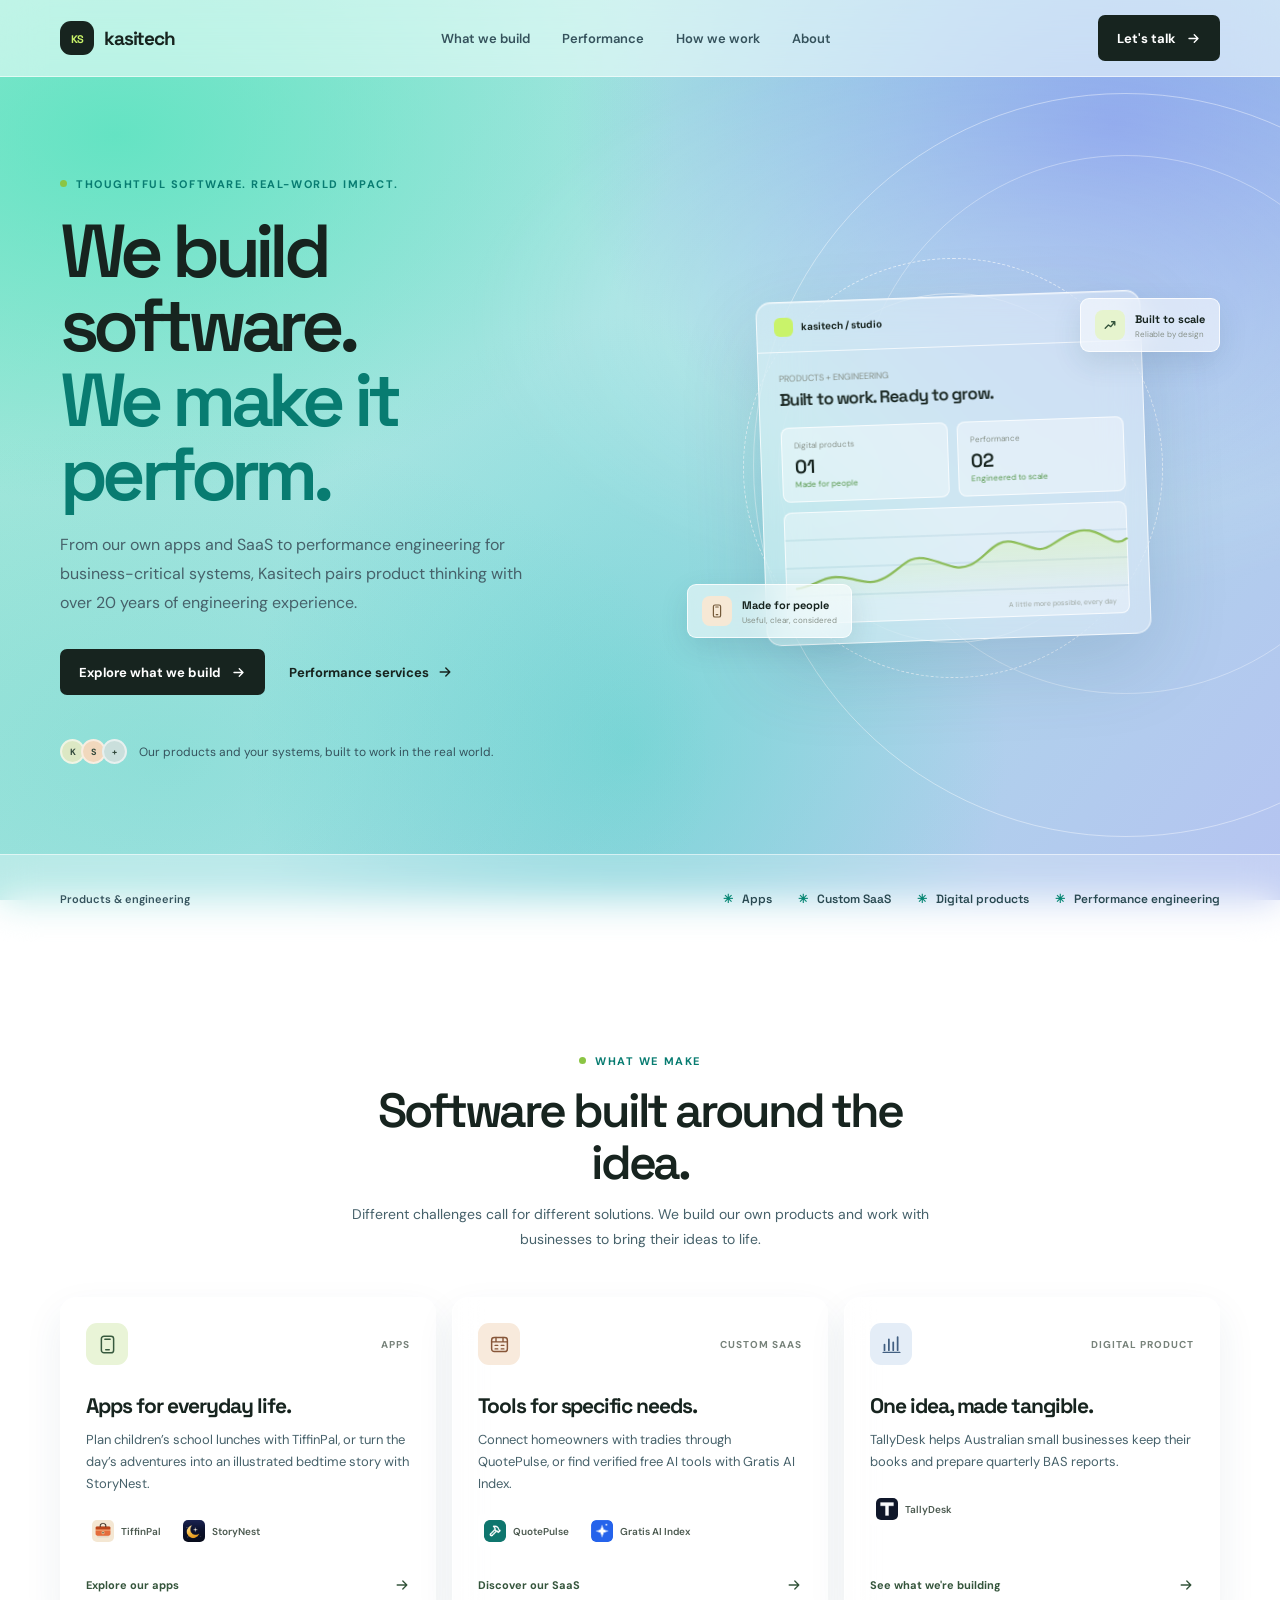
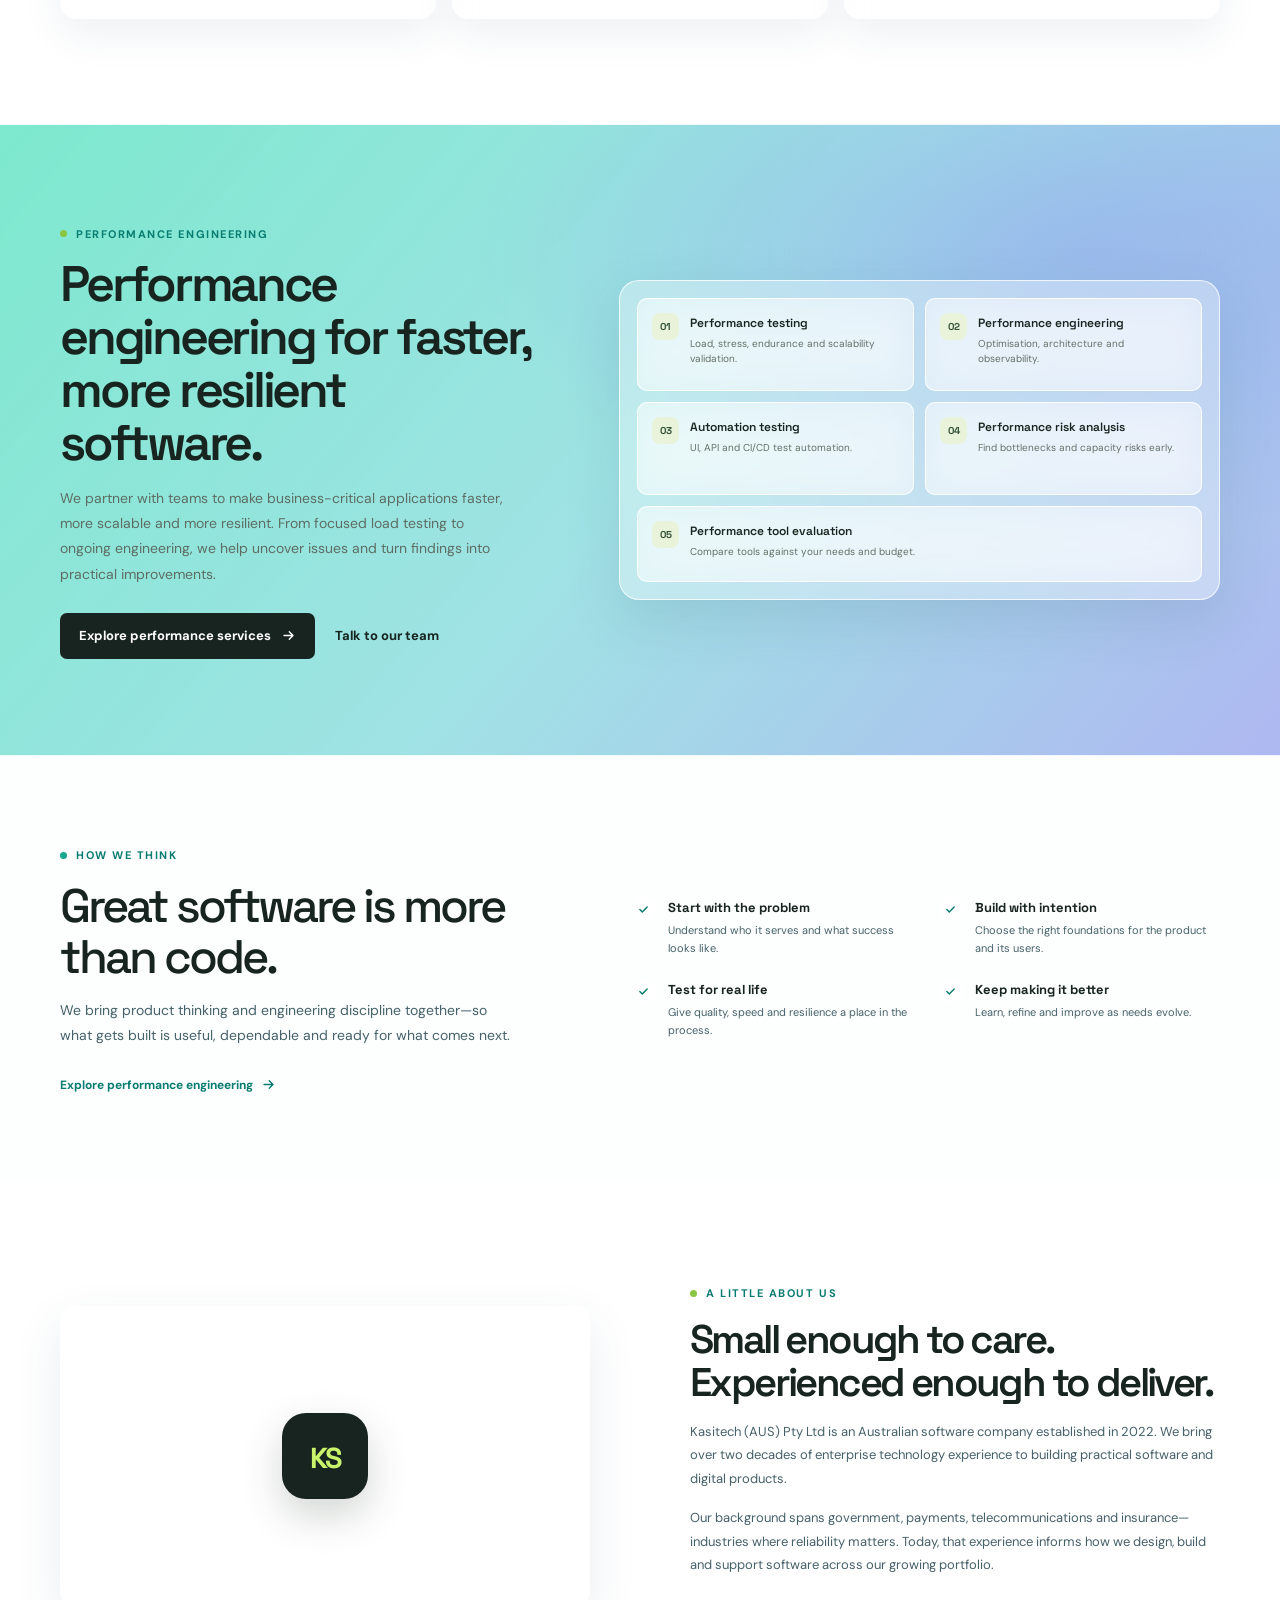
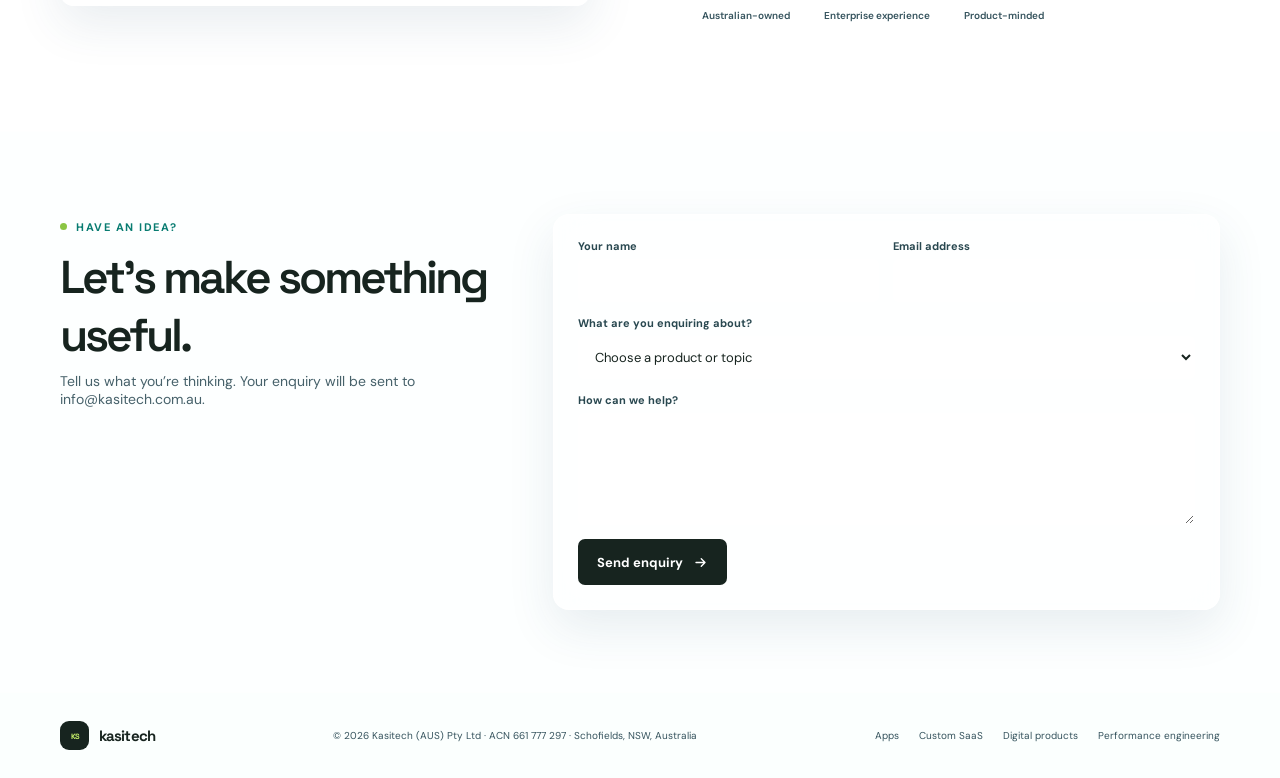
==== commit c400b3c6: "Rename Tallyroo to TallyDesk" ====
--- a/index.html
+++ b/index.html
@@ -752,9 +752,9 @@
                         <span class="product-type">Digital product</span>
                     </div>
                     <h3>One idea, made tangible.</h3>
-                    <p>Tallyroo helps Australian small businesses keep their books and prepare quarterly BAS reports.</p>
+                    <p>TallyDesk helps Australian small businesses keep their books and prepare quarterly BAS reports.</p>
                     <div class="product-names">
-                        <span><img src="assets/products/tallyroo.png" alt="">Tallyroo</span>
+                        <span><img src="assets/products/tallydesk.png" alt="">TallyDesk</span>
                     </div>
                     <div class="product-link"><span>See what we're building</span><svg viewBox="0 0 20 20" fill="none" aria-hidden="true"><path d="M4 10h12m-5-5 5 5-5 5" stroke="currentColor" stroke-width="1.7" stroke-linecap="round" stroke-linejoin="round"/></svg></div>
                 </a>
@@ -871,7 +871,7 @@
                         <option value="StoryNest">StoryNest</option>
                         <option value="QuotePulse">QuotePulse</option>
                         <option value="Gratis AI Index">Gratis AI Index</option>
-                        <option value="Tallyroo">Tallyroo</option>
+                        <option value="TallyDesk">TallyDesk</option>
                         <option value="Performance engineering">Performance engineering</option>
                         <option value="Custom software">Custom software</option>
                         <option value="Other">Other</option>
